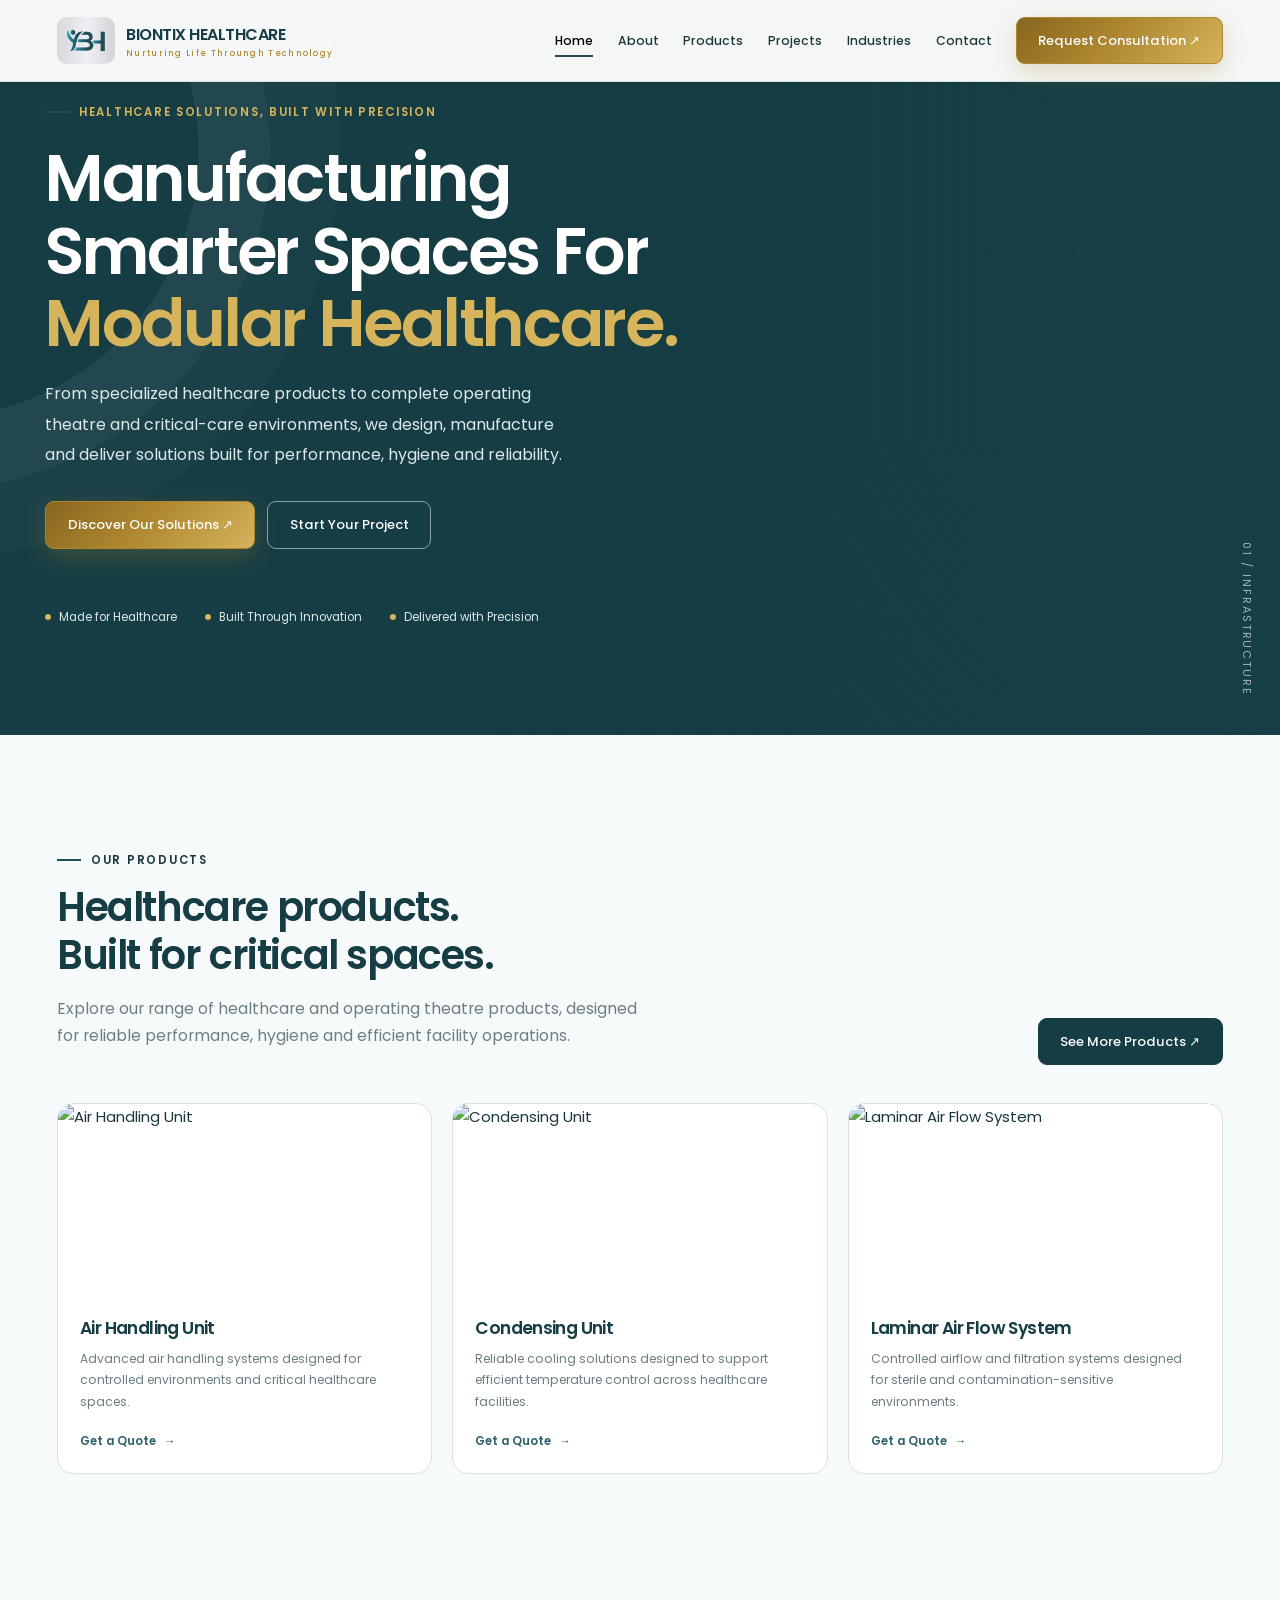
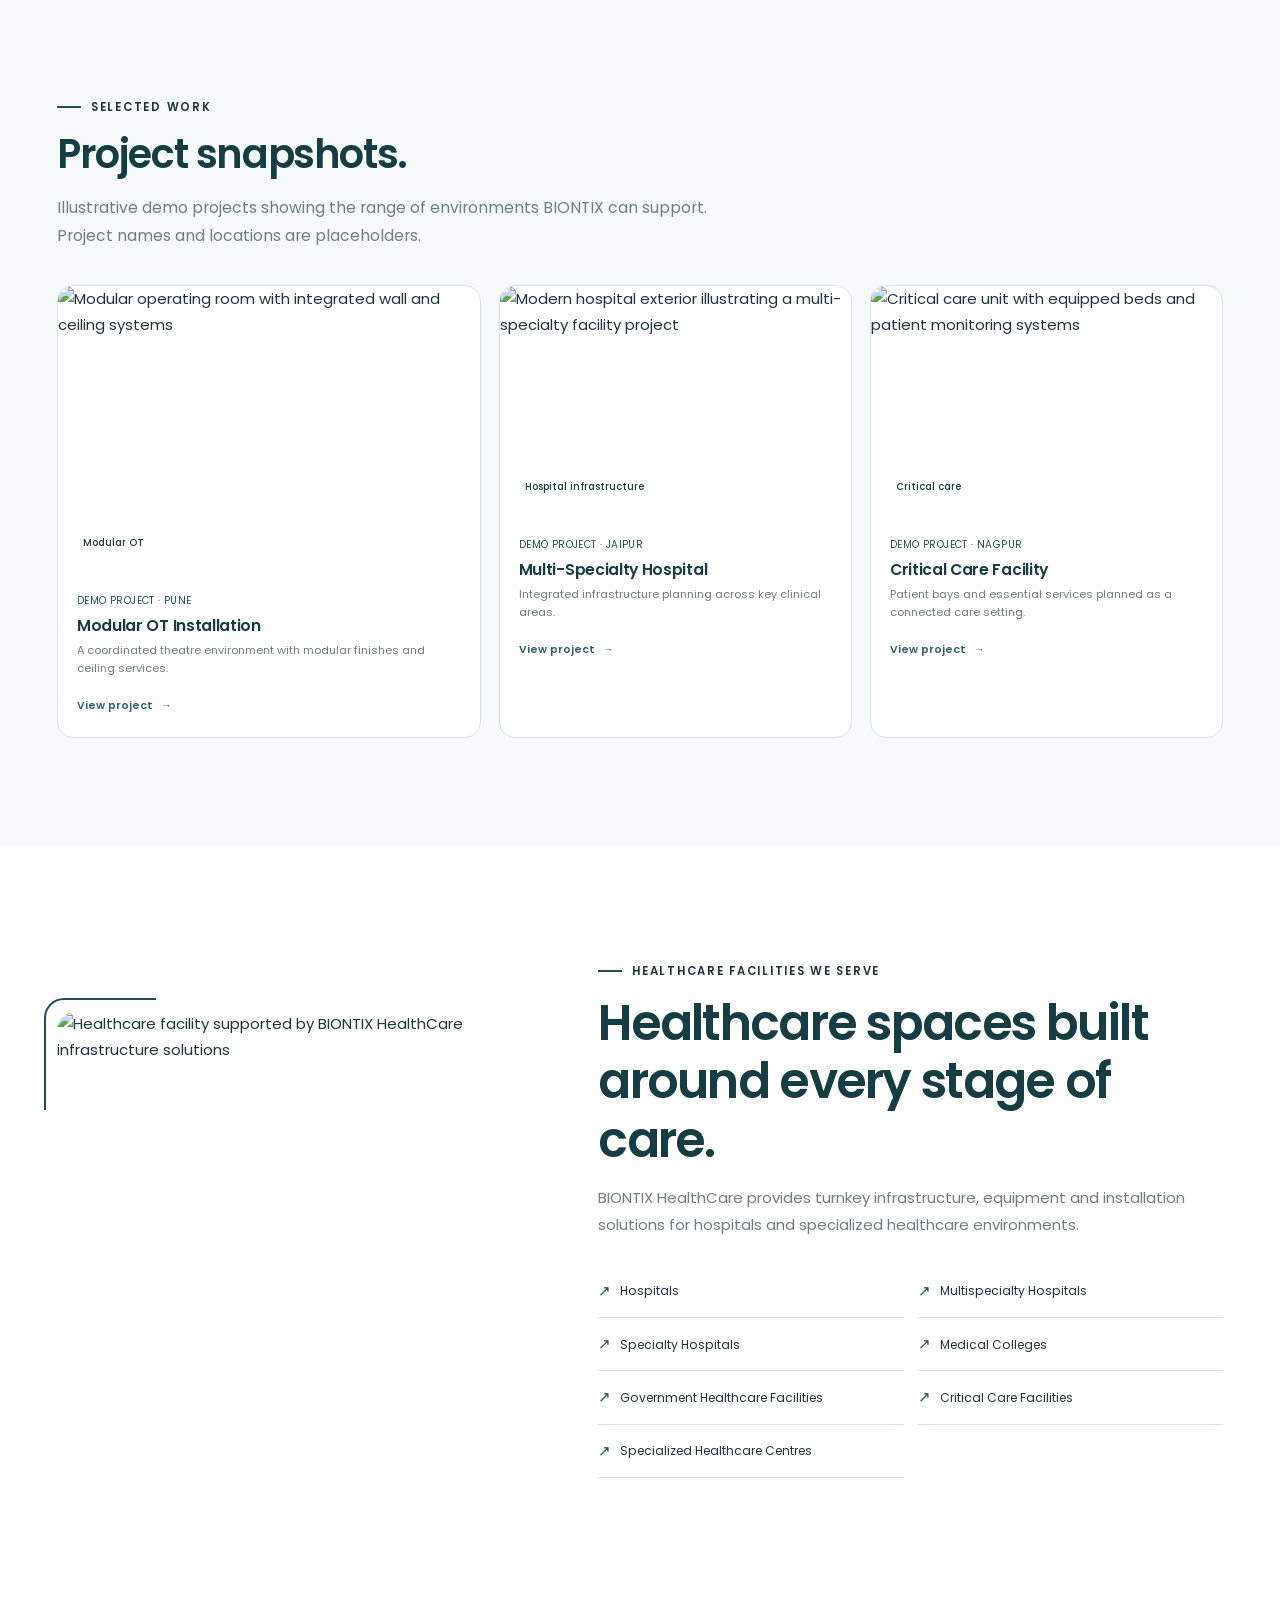
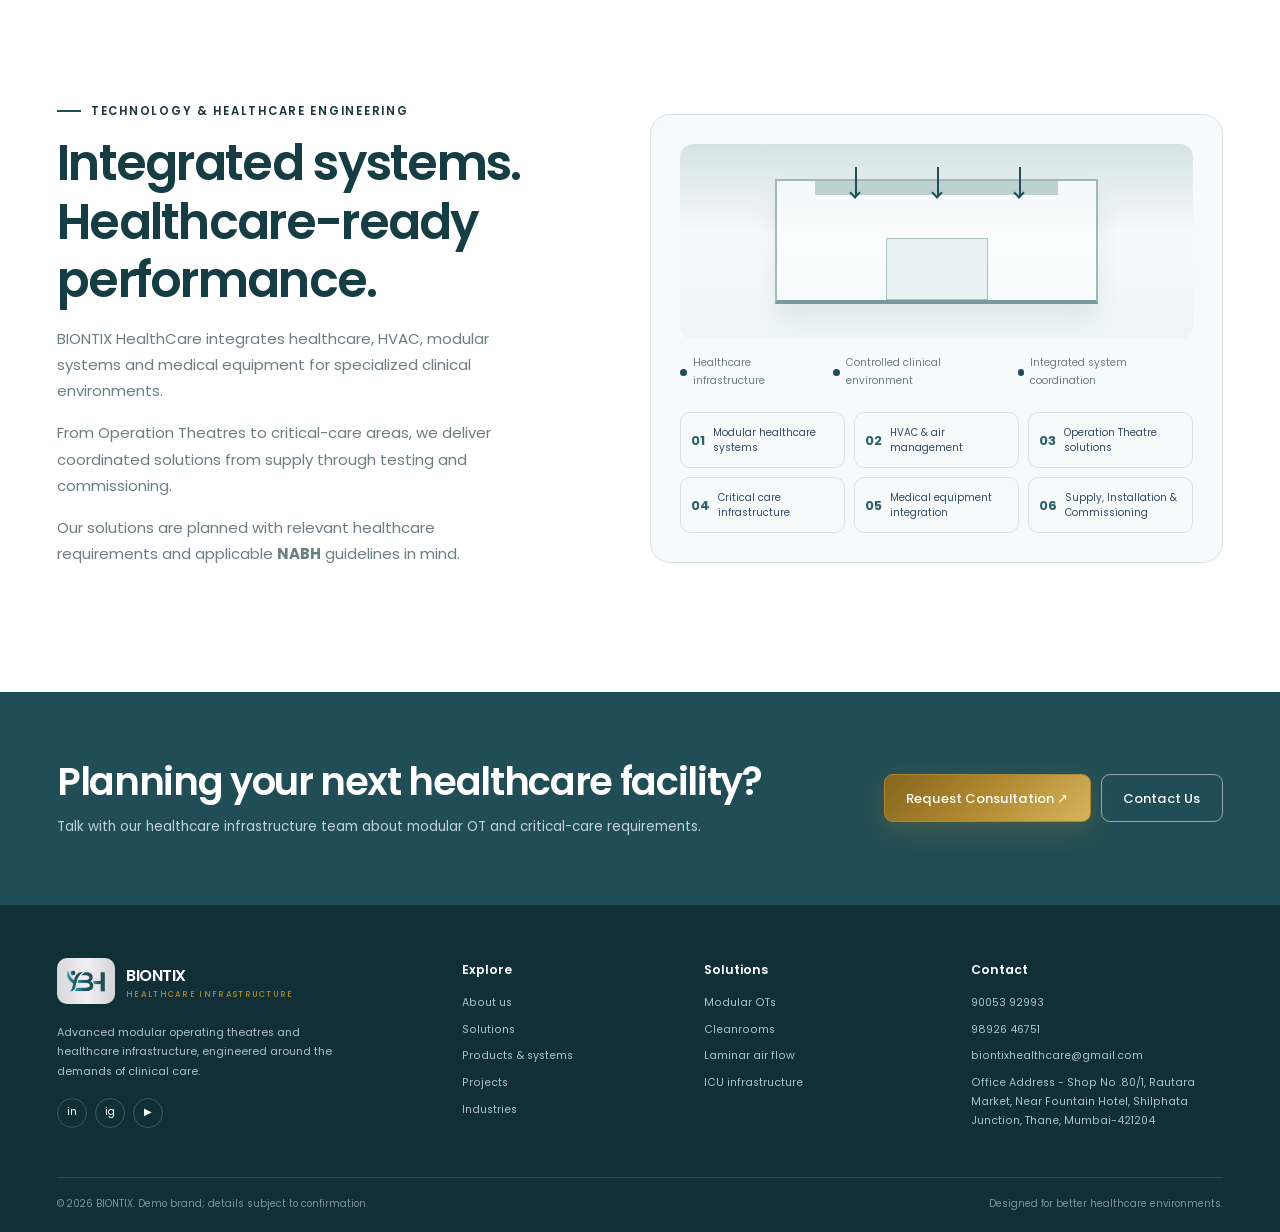
==== index.html @ 0a1982fe "New Page Added" ====
<!doctype html>
<html lang="en">

<head>
  <meta charset="utf-8">
  <meta name="viewport" content="width=device-width, initial-scale=1">
  <meta name="theme-color" content="#071d3b">
  <meta name="description"
    content="BIONTIX delivers advanced modular operating theatres and integrated healthcare infrastructure, engineered for precision, hygiene and dependable performance.">
  <title>BIONTIX | Healthcare Infrastructure</title>
  <link rel="preconnect" href="https://fonts.googleapis.com">
  <link rel="preconnect" href="https://fonts.gstatic.com" crossorigin>
  <link href="https://fonts.googleapis.com/css2?family=Poppins:wght@300;400;500;600;700&display=swap" rel="stylesheet">
  <link href="https://cdn.jsdelivr.net/npm/bootstrap@5.3.3/dist/css/bootstrap.min.css" rel="stylesheet">
  <link rel="stylesheet" href="styles.css">
</head>

<body>
  <a class="skip-link" href="#main">Skip to main content</a>
  <header>
    <nav class="navbar navbar-expand-lg fixed-top" aria-label="Main navigation">
      <div class="container">
        <a class="brand" href="index.html" aria-label="BIONTIX home"><span class="brand-mark" aria-hidden="true"><span>
              <img src="./assest/Biontix Healthcare Logo.jpeg" alt="">
            </span></span><span>BIONTIX HEALTHCARE
            <small>Nurturing Life Throungh Technology</small></span>
        </a>
        <button class="navbar-toggler" type="button" data-bs-toggle="collapse" data-bs-target="#mainNav"
          aria-controls="mainNav" aria-expanded="false" aria-label="Toggle navigation"><span
            class="navbar-toggler-icon"></span>
        </button>
        <div class="collapse navbar-collapse" id="mainNav">
          <ul class="navbar-nav ms-auto align-items-lg-center">
            <li class="nav-item"><a class="nav-link active" href="index.html">Home</a></li>
            <li class="nav-item"><a class="nav-link" href="aboutus.html">About</a></li>

            <li class="nav-item"><a class="nav-link" href="product.html">Products</a></li>
            <li class="nav-item"><a class="nav-link" href="#projects">Projects</a></li>
            <li class="nav-item"><a class="nav-link" href="#industries">Industries</a></li>
            <li class="nav-item"><a class="nav-link" href="contact.html">Contact</a></li>
          </ul>
          <a class="btn btn-primary ms-lg-4" href="contact.html">Request Consultation <span aria-hidden="true">↗</span></a>
        </div>
      </div>
    </nav>
  </header>
  <main id="main">
    <section class="hero" id="home" aria-labelledby="hero-title">
      <div class="container hero-content">
        <div class="col-lg-8 col-xl-7 px-0">

          <span class="eyebrow">Healthcare solutions, built with precision</span>

          <h1 id="hero-title">
            Manufacturing Smarter Spaces For
            <span>Modular Healthcare.</span>
          </h1>

          <p>
            From specialized healthcare products to complete operating theatre and
            critical-care environments, we design, manufacture and deliver solutions
            built for performance, hygiene and reliability.
          </p>

          <div class="hero-actions">
            <a class="btn btn-primary" href="#solutions">
              Discover Our Solutions
              <span aria-hidden="true">↗</span>
            </a>

            <a class="btn btn-outline-light" href="contact.html">
              Start Your Project
            </a>
          </div>

          <div class="hero-note">
            <span><b></b> Made for Healthcare</span>
            <span><b></b> Built Through Innovation</span>
            <span><b></b> Delivered with Precision</span>
          </div>

        </div>
      </div><span class="hero-index" aria-hidden="true">01 / INFRASTRUCTURE</span>
    </section>

    <!-- <section class="stats" aria-label="Company overview demo statistics">
      <div class="container">
        <div class="stat"><strong>15<span>+</span></strong><span>Years of experience</span></div>
        <div class="stat"><strong>100<span>+</span></strong><span>Healthcare projects</span></div>
        <div class="stat"><strong>30<span>+</span></strong><span>Cities served</span></div>
        <div class="stat"><strong>550<span>+</span></strong><span>Integrated solutions</span></div>
      </div>
    </section> -->


    <section class="section-pad solutions" id="solutions">
      <div class="container">
        <div class="solutions-head">
          <div class="section-intro">
            <span class="eyebrow">Our Products</span>

            <h2>Healthcare products.<br>Built for critical spaces.</h2>

            <p>
              Explore our range of healthcare and operating theatre products,
              designed for reliable performance, hygiene and efficient facility operations.
            </p>
          </div>

          <a class="btn btn-navy" href="product.html">
            See More Products <span aria-hidden="true">↗</span>
          </a>
        </div>
        <div class="solution-grid">
          <!-- 1. Air Handling Unit -->
          <article class="solution-card">
            <img src="https://ueeshop.ly200-cdn.com/u_file/UPBE/UPBE933/2504/17/products/111.png"
              alt="Air Handling Unit" loading="lazy">

            <div class="solution-body">
              <h3>Air Handling Unit</h3>
              <p>
                Advanced air handling systems designed for controlled environments
                and critical healthcare spaces.
              </p>
              <a class="text-link" href="product.html">
                Get a Quote <span aria-hidden="true">→</span>
              </a>
            </div>
          </article>


          <!-- 2. Condensing Unit -->
          <article class="solution-card">
            <img src="https://ueeshop.ly200-cdn.com/u_file/UPBE/UPBE933/2504/17/products/111.png" alt="Condensing Unit"
              loading="lazy">

            <div class="solution-body">
              <h3>Condensing Unit</h3>
              <p>
                Reliable cooling solutions designed to support efficient temperature
                control across healthcare facilities.
              </p>
              <a class="text-link" href="product.html">
                Get a Quote <span aria-hidden="true">→</span>
              </a>
            </div>
          </article>


          <!-- 3. Laminar Air Flow System -->
          <article class="solution-card">
            <img src="https://image.made-in-china.com/202f0j00HMyehFjWGRbm/Advanced-Modular-Operating-Room-Suite.webp"
              alt="Laminar Air Flow System" loading="lazy">

            <div class="solution-body">
              <h3>Laminar Air Flow System</h3>
              <p>
                Controlled airflow and filtration systems designed for sterile
                and contamination-sensitive environments.
              </p>
              <a class="text-link" href="product.html">
                Get a Quote <span aria-hidden="true">→</span>
              </a>
            </div>
          </article>

        </div>
      </div>
    </section>

    <section class="section-pad projects" id="projects">
      <div class="container">
        <div class="section-intro"><span class="eyebrow">Selected work</span>
          <h2>Project snapshots.</h2>
          <p>Illustrative demo projects showing the range of environments BIONTIX can support. Project names and
            locations are placeholders.</p>
        </div>
        <div class="project-grid">
          <article class="project-card">
            <div class="project-image"><img
                src="https://ueeshop.ly200-cdn.com/u_file/UPBE/UPBE933/2504/17/products/111.png"
                alt="Modular operating room with integrated wall and ceiling systems" loading="lazy"><span
                class="project-type">Modular OT</span></div>
            <div class="project-info"><small>DEMO PROJECT · PUNE</small>
              <h3>Modular OT Installation</h3>
              <p>A coordinated theatre environment with modular finishes and ceiling services.</p><a class="text-link"
                href="contact.html">View project <span aria-hidden="true">→</span></a>
            </div>
          </article>
          <article class="project-card">
            <div class="project-image"><img
                src="https://images.unsplash.com/photo-1587351021759-3e566b6af7cc?auto=format&fit=crop&w=900&q=82"
                alt="Modern hospital exterior illustrating a multi-specialty facility project" loading="lazy"><span
                class="project-type">Hospital infrastructure</span></div>
            <div class="project-info"><small>DEMO PROJECT · JAIPUR</small>
              <h3>Multi-Specialty Hospital</h3>
              <p>Integrated infrastructure planning across key clinical areas.</p><a class="text-link"
                href="contact.html">View project <span aria-hidden="true">→</span></a>
            </div>
          </article>
          <article class="project-card">
            <div class="project-image"><img
                src="https://www.grupointensiva.com.br/assets/imagens/camacari_01-1650643544.png"
                alt="Critical care unit with equipped beds and patient monitoring systems" loading="lazy"><span
                class="project-type">Critical care</span></div>
            <div class="project-info"><small>DEMO PROJECT · NAGPUR</small>
              <h3>Critical Care Facility</h3>
              <p>Patient bays and essential services planned as a connected care setting.</p><a class="text-link"
                href="contact.html">View project <span aria-hidden="true">→</span></a>
            </div>
          </article>
        </div>
      </div>
    </section>

    <!-- <section class="section-pad products" id="products">
      <div class="container">
        <div class="products-heading">
          <div class="section-intro"><span class="eyebrow">Products &amp; systems</span>
            <h2>Every component has a role.</h2>
            <p>Selected and coordinated as a dependable part of the clinical environment.</p>
          </div>
        </div>
        <div class="product-feature"><img
            src="https://cdn.shopify.com/s/files/1/0719/2294/2106/files/bkcj__26_04__1777093141.jpg"
            alt="Ceiling-mounted surgical LED light designed to provide focused operating room illumination"
            loading="lazy">
          <div class="product-feature-copy"><span class="eyebrow">Featured system</span>
            <h3>Surgical OT lighting</h3>
            <p>Procedure lighting planned with room configuration and clinical workflow in mind, with clear coordination
              across ceiling-mounted systems.</p>
            <div class="product-specs"><span>Ceiling coordinated</span><span>Workflow-led
                placement</span><span>Integrated planning</span></div><a class="btn btn-primary" href="contact.html">Enquire
              about systems <span aria-hidden="true">↗</span></a>
          </div>
        </div>
        <div class="product-grid">
          <div class="product-tile"><span class="product-symbol" aria-hidden="true">✣</span><strong>Medical
              Pendants</strong></div>
          <div class="product-tile"><span class="product-symbol" aria-hidden="true">▤</span><strong>OT Control
              Panels</strong></div>
          <div class="product-tile"><span class="product-symbol" aria-hidden="true">◎</span><strong>Medical Gas
              Systems</strong></div>
          <div class="product-tile"><span class="product-symbol" aria-hidden="true">▯</span><strong>Hermetic
              Doors</strong></div>
          <div class="product-tile"><span class="product-symbol" aria-hidden="true">▦</span><strong>OT Wall
              Panels</strong></div>
          <div class="product-tile"><span class="product-symbol" aria-hidden="true">▥</span><strong>Ceiling
              Systems</strong></div>
        </div>
      </div>
    </section> -->


    <section class="section-pad industries" id="industries">
      <div class="container industry-layout">

        <div class="industry-visual">
          <img src="https://images.unsplash.com/photo-1586773860418-d37222d8fce3?auto=format&fit=crop&w=1000&q=82"
            alt="Healthcare facility supported by BIONTIX HealthCare infrastructure solutions" loading="lazy">
        </div>

        <div>
          <span class="eyebrow">Healthcare Facilities We Serve</span>

          <h2>
            Healthcare spaces built around every stage of care.
          </h2>

          <p>
            BIONTIX HealthCare provides turnkey infrastructure, equipment and
            installation solutions for hospitals and specialized healthcare
            environments.
          </p>

          <div class="industry-list">

            <div>
              <i aria-hidden="true">↗</i>
              Hospitals
            </div>

            <div>
              <i aria-hidden="true">↗</i>
              Multispecialty Hospitals
            </div>

            <div>
              <i aria-hidden="true">↗</i>
              Specialty Hospitals
            </div>

            <div>
              <i aria-hidden="true">↗</i>
              Medical Colleges
            </div>

            <div>
              <i aria-hidden="true">↗</i>
              Government Healthcare Facilities
            </div>

            <!-- <div>
              <i aria-hidden="true">↗</i>
              Diagnostic & Laboratory Facilities
            </div> -->

            <div>
              <i aria-hidden="true">↗</i>
              Critical Care Facilities
            </div>

            <div>
              <i aria-hidden="true">↗</i>
              Specialized Healthcare Centres
            </div>

          </div>
        </div>

      </div>
    </section>

    <section class="section-pad engineering" id="engineering">
      <div class="container engineering-layout">

        <div class="engineering-copy">
          <span class="eyebrow">Technology &amp; Healthcare Engineering</span>

          <h2>Integrated systems. Healthcare-ready performance.</h2>

          <p>
            BIONTIX HealthCare integrates healthcare, HVAC, modular systems and
            medical equipment for specialized clinical environments.
          </p>

          <p>
            From Operation Theatres to critical-care areas, we deliver coordinated
            solutions from supply through testing and commissioning.
          </p>

          <p class="guideline-note">
            Our solutions are planned with relevant healthcare requirements and
            applicable <strong>NABH</strong> guidelines in mind.
          </p>

          <!-- <a class="text-link" href="contact.html">
            Plan your healthcare project with us
            <span aria-hidden="true">→</span>
          </a> -->
        </div>

        <div class="engineering-visual">

          <div class="airflow" role="img"
            aria-label="Illustration showing controlled airflow within a healthcare environment">

            <div class="airflow-room"></div>

            <i class="airflow-arrow"></i>
            <i class="airflow-arrow"></i>
            <i class="airflow-arrow"></i>

          </div>

          <div class="diagram-legend">
            <span>
              <i></i>
              Healthcare infrastructure
            </span>

            <span>
              <i></i>
              Controlled clinical environment
            </span>

            <span>
              <i></i>
              Integrated system coordination
            </span>
          </div>

          <div class="eng-grid">

            <div class="eng-chip">
              <b>01</b>
              Modular healthcare systems
            </div>

            <div class="eng-chip">
              <b>02</b>
              HVAC &amp; air management
            </div>

            <div class="eng-chip">
              <b>03</b>
              Operation Theatre solutions
            </div>

            <div class="eng-chip">
              <b>04</b>
              Critical care infrastructure
            </div>

            <div class="eng-chip">
              <b>05</b>
              Medical equipment integration
            </div>

            <div class="eng-chip">
              <b>06</b>
              Supply, Installation &amp; Commissioning
            </div>

          </div>

        </div>

      </div>
    </section>

    <section class="cta-band">
      <div class="container cta-content">
        <div>
          <h2>Planning your next healthcare facility?</h2>
          <p>Talk with our healthcare infrastructure team about modular OT and critical-care requirements.</p>
        </div>
        <div class="cta-actions"><a class="btn btn-primary" href="contact.html">Request Consultation <span
              aria-hidden="true">↗</span></a><a class="btn btn-outline-light" href="contact.html">Contact Us</a></div>
      </div>
    </section>

    
  </main>

  <footer>
    <div class="container">
      <div class="footer-top">
        <div class="footer-brand"><a class="brand" href="index.html"><span class="brand-mark" aria-hidden="true"><span>
                <img src="./assest/Biontix Healthcare Logo.jpeg" alt="">
              </span></span><span>BIONTIX<small>HEALTHCARE
                INFRASTRUCTURE</small></span></a>
          <p>Advanced modular operating theatres and healthcare infrastructure, engineered around the demands of
            clinical care.</p>
          <div class="socials" aria-label="Social media placeholders"><a href="contact.html"
              aria-label="LinkedIn placeholder">in</a><a href="contact.html" aria-label="Instagram placeholder">ig</a><a
              href="contact.html" aria-label="YouTube placeholder">▶</a></div>
        </div>
        <div class="footer-col">
          <h3>Explore</h3><a href="aboutus.html">About us</a><a href="#solutions">Solutions</a><a
            href="product.html">Products
            &amp; systems</a><a href="#projects">Projects</a><a href="#industries">Industries</a>
        </div>
        <div class="footer-col">
          <h3>Solutions</h3><a href="#solutions">Modular OTs</a><a href="#solutions">Cleanrooms</a><a
            href="#solutions">Laminar air flow</a><a href="#solutions">ICU infrastructure</a>
        </div>
        <div class="footer-col">
          <h3>Contact</h3>
          <span><a href="tel:+919005392993"> 90053 92993</a></span>
          <span><a href="tel:+919892646751"> 98926 46751</a></span>
          <span><a href="mailto:biontixhealthcare@gmail.com">biontixhealthcare@gmail.com</a></span>
          <span>Office Address - Shop No .80/1, Rautara Market, Near Fountain Hotel, Shilphata Junction, Thane,
            Mumbai-421204</span>
          <!-- <a href="contact.html">Request a consultation ↗</a> -->
        </div>
      </div>
      <div class="footer-bottom"><span>© <span id="year">2026</span> BIONTIX. Demo brand; details subject to
          confirmation.</span><span>Designed for better healthcare environments.</span></div>
    </div>
  </footer>
  <!-- <span class="demo-badge">DEMO BRAND · CONTENT PLACEHOLDERS</span> -->
  <script src="https://cdn.jsdelivr.net/npm/bootstrap@5.3.3/dist/js/bootstrap.bundle.min.js"></script>
  <script>
    (() => {
      'use strict';
      const nav = document.querySelector('.navbar');
      const updateNav = () => nav.classList.toggle('scrolled', window.scrollY > 8);
      updateNav(); window.addEventListener('scroll', updateNav, { passive: true });
      document.querySelectorAll('#mainNav .nav-link').forEach(link => link.addEventListener('click', () => { const menu = document.getElementById('mainNav'); if (menu.classList.contains('show') && window.bootstrap) bootstrap.Collapse.getOrCreateInstance(menu).hide() }));
      document.getElementById('year').textContent = new Date().getFullYear();
      const form = document.getElementById('enquiryForm'), status = document.getElementById('formStatus');
      form.addEventListener('submit', event => { event.preventDefault(); status.textContent = ''; status.className = 'form-status'; const fields = [...form.querySelectorAll('input,select,textarea')]; fields.forEach(field => field.removeAttribute('aria-invalid')); const firstInvalid = fields.find(field => !field.checkValidity()); if (firstInvalid) { firstInvalid.setAttribute('aria-invalid', 'true'); status.textContent = 'Please check the highlighted fields and complete the required information.'; status.classList.add('error'); firstInvalid.focus(); return } status.textContent = 'Thank you. This demo form is ready to connect to a project enquiry service.'; status.classList.add('success'); form.reset() });
      form.querySelectorAll('input,select,textarea').forEach(field => field.addEventListener('input', () => { if (field.checkValidity()) field.removeAttribute('aria-invalid') }));
    })();
  </script>
</body>

</html>
---- styles.css ----
﻿:root {
    /* BIONTIX HEALTHCARE — ROYAL TEAL + ANTIQUE GOLD */
    --navy: #163D44;
    --navy-2: #214E56;
    --blue: #2D6269;
    --blue-light: #EDF5F5;
    --teal: #214E56;
    --teal-light: #E8F2F2;
    --ink: #19363C;
    --muted: #6B7E82;
    --line: #D5E3E4;
    --paper: #F7FAFA;
    --white: #FFFFFF;
    --gold: #AD862E;
    --gold-light: #D6B45C;
    --gold-pale: #F3E8C8;
    --gold-dark: #85651F;
    --brand-gradient: linear-gradient(135deg, #163D44 0%, #214E56 50%, #2D6269 100%);
    --royal-gradient: linear-gradient(135deg, #102F36 0%, #214E56 45%, #386F75 100%);
    --gold-gradient: linear-gradient(135deg, #85651F 0%, #AD862E 45%, #D6B45C 100%);
    --luxury-gradient: linear-gradient(120deg, #163D44 0%, #214E56 48%, #AD862E 100%);
    --radius: 20px;
    --shadow: 0 22px 55px rgba(22, 61, 68, .14);
    --shadow-gold: 0 10px 30px rgba(173, 134, 46, .20);
    --font: 'Poppins', sans-serif
}

* {
    box-sizing: border-box
}

html {
    scroll-behavior: smooth;
    scroll-padding-top: 88px
}

body {
    margin: 0;
    color: var(--ink);
    font-family: var(--font);
    font-size: 15px;
    line-height: 1.75;
    background: #fff
}

img {
    max-width: 100%;
    display: block
}

a {
    color: inherit;
    text-decoration: none
}

button,
input,
select,
textarea {
    font: inherit
}

:focus-visible {
    outline: 3px solid var(--gold-light) !important;
    outline-offset: 3px !important
}

::selection {
    background: var(--gold-pale);
    color: var(--navy)
}

.skip-link {
    position: absolute;
    left: 1rem;
    top: -5rem;
    background: #fff;
    color: var(--navy);
    padding: .7rem 1rem;
    z-index: 2000;
    border-radius: 8px
}

.skip-link:focus {
    top: 1rem
}

.container {
    max-width: 1190px
}

.eyebrow {
    display: inline-flex;
    align-items: center;
    gap: 10px;
    /* color: var(--blue); */
    font-size: .72rem;
    letter-spacing: .15em;
    text-transform: uppercase;
    font-weight: 600
}

.section-intro h2{
   font-size: 40px;
}

.eyebrow:before {
    content: "";
    width: 24px;
    height: 2px;
    background: var(--teal)
}

h1,
h2,
h3,
h4 {
    color: var(--navy);
    font-weight: 600;
    line-height: 1.2;
    letter-spacing: -.035em
}

h2 {
    font-size: clamp(2rem, 4vw, 3.05rem);
    margin: .8rem 0 1rem
}

p {
    color: var(--muted)
}

.section-pad {
    padding: 108px 0
}

.section-intro {
    max-width: 650px
}

.section-intro p {
    font-size: .98rem
}

.btn {
    --bs-btn-padding-y: .82rem;
    --bs-btn-padding-x: 1.35rem;
    --bs-btn-font-size: .82rem;
    --bs-btn-border-radius: 9px;
    font-weight: 500;
    transition: transform .2s, background .2s, box-shadow .2s
}

.btn:hover {
    transform: translateY(-2px)
}

.btn-primary {
    --bs-btn-bg: var(--gold);
    background-image: var(--gold-gradient);
    --bs-btn-border-color: var(--gold);
    --bs-btn-hover-bg: var(--gold-dark);
    --bs-btn-hover-border-color: var(--gold-dark);
    --bs-btn-active-bg: #6B501A;
    box-shadow: 0 8px 24px rgba(173, 134, 46, .28)
}

.btn-outline-light {
    --bs-btn-color: #fff;
    --bs-btn-border-color: #ffffff80;
    --bs-btn-hover-bg: #fff;
    --bs-btn-hover-color: var(--navy)
}

.btn-navy {
    color: #fff;
    background: var(--navy);
    border-color: var(--navy)
}

.btn-navy:hover {
    color: #fff;
    background: #163D44
}

/* Navigation */
.navbar {
    height: 82px;
    background: rgba(255, 255, 255, .96);
    /* background: #D8D8DA; */
    border-bottom: 1px solid var(--line);
    backdrop-filter: blur(14px);
    transition: box-shadow .25s
}

.navbar.scrolled {
    box-shadow: 0 8px 28px rgba(33, 78, 86, .08)
}

.brand {
    display: flex;
    align-items: center;
    gap: 11px;
    color: var(--navy);
    font-size: 1rem;
    font-weight: 600;
    letter-spacing: -.03em
}

.brand-mark {
    width: 58px;
    /* height: 38px; */
    border-radius: 11px;
    /* background: var(--navy); */
    position: relative;
    display: grid;
    place-items: center;
    color: #fff;
    font-size: 1.15rem;
    font-weight: 600
}

.brand-mark img{
    border-radius: 10px;
}

.brand-mark:before,
.brand-mark:after {
    content: "";
    position: absolute;
    background: var(--gold);
    border-radius: 1px
}

.brand-mark:before {
    width: 22px;
    height: 3px
}

.brand-mark:after {
    height: 22px;
    width: 3px
}

.brand-mark span {
    position: relative;
    z-index: 1;
    font-size: .74rem;
    color: #fff
}

.brand small {
    display: block;
    color: var(--gold);
    font-size: .51rem;
    letter-spacing: .16em;
    font-weight: 500;
    margin-top: -3px
}

.navbar-nav {
    gap: 1.55rem
}

.navbar-nav .nav-link {
    font-size: .77rem;
    color: var(--ink);
    font-weight: 500;
    padding: .5rem 0 !important;
    position: relative
}

.navbar-nav .nav-link:after {
    content: "";
    height: 2px;
    position: absolute;
    bottom: 2px;
    left: 0;
    width: 0;
    background: var(--teal);
    transition: width .2s
}

.navbar-nav .nav-link:hover:after,
.navbar-nav .nav-link.active:after {
    width: 100%
}

.navbar-toggler {
    border: 0;
    padding: .4rem
}

.navbar-toggler:focus {
    box-shadow: none
}

.navbar-toggler-icon {
    width: 1.4em;
    height: 1.4em
}

/* Hero */
.hero {
    min-height: 690px;
    background: var(--navy);
    position: relative;
    overflow: hidden;
    color: #fff;
    display: flex;
    align-items: center
}

.hero:before {
    content: "";
    position: absolute;
    inset: 0 0 0 38%;
    background: linear-gradient(90deg, var(--navy) 0%, rgba(22, 61, 68, .78) 28%, rgba(33, 78, 86, .13) 100%), linear-gradient(0deg, rgba(22, 61, 68, .44), transparent 40%), url('https://ueeshop.ly200-cdn.com/u_file/UPBE/UPBE933/2504/17/products/111.png') center/cover no-repeat;
    opacity: .95
}

.hero:after {
    content: "";
    position: absolute;
    width: 540px;
    height: 540px;
    left: -340px;
    top: -120px;
    border: 1px solid #ffffff19;
    border-radius: 50%;
    box-shadow: 0 0 0 70px #ffffff08, 0 0 0 140px #ffffff05
}

.hero-content {
    position: relative;
    z-index: 1;
    padding: 95px 0 108px
}

.hero .eyebrow {
    color: var(--gold-light)
}

.hero h1 {
    color: #fff;
    font-size: clamp(2.75rem, 5.1vw, 4.65rem);
    max-width: 690px;
    margin: 20px 0;
    line-height: 1.11
}

.hero h1 span {
    color: var(--gold-light)
}

.hero p {
    color: #DDE9E8;
    max-width: 540px;
    font-size: 1rem;
    line-height: 1.9
}

.hero-actions {
    display: flex;
    gap: 12px;
    margin-top: 30px;
    flex-wrap: wrap
}

.hero-note {
    margin-top: 58px;
    display: flex;
    gap: 28px;
    align-items: center;
    color: #DDE9E8;
    font-size: .72rem
}

.hero-note span {
    display: flex;
    align-items: center;
    gap: 8px
}

.hero-note b {
    width: 6px;
    height: 6px;
    border-radius: 50%;
    background: var(--gold-light)
}

.hero-index {
    position: absolute;
    right: 24px;
    bottom: 38px;
    color: #fff9;
    font-size: .68rem;
    letter-spacing: .18em;
    writing-mode: vertical-rl;
    z-index: 1
}

/* Credibility strip */
.stats {
    background: var(--paper);
    border-bottom: 1px solid var(--line)
}

.stats .container {
    display: grid;
    grid-template-columns: repeat(4, 1fr)
}

.stat {
    padding: 27px 22px;
    border-right: 1px solid var(--line);
    display: flex;
    align-items: center;
    gap: 14px
}

.stat:first-child {
    border-left: 1px solid var(--line)
}

.stat strong {
    font-size: 1.7rem;
    line-height: 1;
    color: var(--navy);
    font-weight: 600;
    letter-spacing: -.06em;
    white-space: nowrap
}

.stat span {
    font-size: .68rem;
    line-height: 1.4;
    color: var(--muted);
    max-width: 90px
}

/* About */
.about-layout {
    display: grid;
    grid-template-columns: 1fr 1fr;
    gap: 86px;
    align-items: center
}

.about-visual {
    position: relative;
    padding: 0 36px 38px 0
}

.about-visual img {
    width: 100%;
    height: 475px;
    object-fit: cover;
    border-radius: var(--radius)
}

.about-visual:after {
    content: "";
    position: absolute;
    z-index: -1;
    right: 0;
    bottom: 0;
    width: 72%;
    height: 78%;
    background: var(--blue-light);
    border-radius: var(--radius)
}

.image-caption {
    position: absolute;
    right: 0;
    bottom: 0;
    width: 205px;
    background: var(--navy);
    padding: 19px 21px;
    border-radius: 14px;
    color: #fff;
    box-shadow: var(--shadow)
}

.image-caption strong {
    font-size: 1rem;
    display: block
}

.image-caption span {
    font-size: .64rem;
    color: #bacada
}

.about-copy p {
    margin: 18px 0
}

.about-points {
    display: grid;
    grid-template-columns: 1fr 1fr;
    gap: 17px 25px;
    margin: 28px 0
}

.about-point {
    display: flex;
    align-items: center;
    gap: 11px;
    font-size: .79rem;
    font-weight: 500;
    color: var(--navy)
}

.mini-icon {
    width: 34px;
    height: 34px;
    flex: 0 0 34px;
    background: var(--blue-light);
    color: var(--blue);
    display: grid;
    place-items: center;
    border-radius: 10px;
    font-size: 1rem
}

/* Solutions */
.solutions {
    background: var(--paper)
}

.solutions-head {
    display: flex;
    justify-content: space-between;
    align-items: end;
    gap: 30px;
    margin-bottom: 38px
}

.solutions-head .section-intro {
    max-width: 600px
}

.solution-grid {
    display: grid;
    grid-template-columns: repeat(3, 1fr);
    gap: 20px
}

.solution-card {
    background: #fff;
    border: 1px solid var(--line);
    border-radius: 16px;
    overflow: hidden;
    transition: transform .25s, box-shadow .25s, border .25s
}

.solution-card:hover {
    transform: translateY(-5px);
    box-shadow: var(--shadow);
    border-color: var(--line)
}

.solution-card img {
    width: 100%;
    height: 192px;
    object-fit: cover
}

.solution-body {
    padding: 22px 22px 20px
}

.solution-body h3 {
    font-size: 1.08rem;
    margin: 0 0 9px
}

.solution-body p {
    font-size: .76rem;
    line-height: 1.75;
    min-height: 54px;
    margin: 0 0 15px
}

.text-link {
    color: var(--blue);
    font-size: .73rem;
    font-weight: 600;
    display: inline-flex;
    align-items: center;
    gap: 8px
}

.text-link span {
    transition: transform .2s
}

.text-link:hover span {
    transform: translateX(4px)
}

/* Products */
.products {
    background: #fff
}

.products-heading {
    display: flex;
    justify-content: space-between;
    align-items: end;
    margin-bottom: 36px
}

.product-feature {
    display: grid;
    grid-template-columns: 1.05fr .95fr;
    background: var(--navy);
    border-radius: 22px;
    overflow: hidden;
    min-height: 380px;
    color: #fff
}

.product-feature img {
    width: 100%;
    height: 100%;
    min-height: 380px;
    object-fit: cover
}

.product-feature-copy {
    padding: 54px 55px;
    align-self: center
}

.product-feature-copy .eyebrow {
    color: var(--gold-light)
}

.product-feature-copy h3 {
    font-size: 2rem;
    color: #fff;
    margin: 16px 0
}

.product-feature-copy p {
    color: #c5d1dd;
    font-size: .82rem
}

.product-specs {
    display: flex;
    flex-wrap: wrap;
    gap: 9px;
    margin: 21px 0 25px
}

.product-specs span {
    border: 1px solid #ffffff37;
    border-radius: 30px;
    padding: 6px 10px;
    color: #dbe5ef;
    font-size: .65rem
}

.product-grid {
    display: grid;
    grid-template-columns: repeat(6, 1fr);
    gap: 13px;
    margin-top: 16px
}

.product-tile {
    padding: 19px 16px;
    background: var(--paper);
    border: 1px solid var(--line);
    border-radius: 13px;
    min-height: 109px;
    transition: background .2s, border .2s
}

.product-tile:hover {
    background: var(--blue-light);
    border-color: var(--line)
}

.product-symbol {
    width: 29px;
    height: 29px;
    margin-bottom: 12px;
    border-radius: 8px;
    background: #fff;
    display: grid;
    place-items: center;
    color: var(--teal);
    font-size: .9rem
}

.product-tile strong {
    font-size: .72rem;
    line-height: 1.4;
    display: block;
    color: var(--navy)
}

/* Why us */
.why {
    background: var(--navy);
    color: #fff;
    overflow: hidden;
    position: relative
}

.why:before {
    content: "";
    position: absolute;
    width: 650px;
    height: 650px;
    border: 1px solid #ffffff12;
    border-radius: 50%;
    right: -300px;
    top: -260px;
    box-shadow: 0 0 0 60px #ffffff07, 0 0 0 120px #ffffff04
}

.why h2 {
    color: #fff
}

.why .section-intro p {
    color: #bdcada
}

.why-layout {
    display: grid;
    grid-template-columns: .85fr 1.15fr;
    gap: 75px;
    align-items: center;
    position: relative;
    z-index: 1
}

.why-photo {
    height: 500px;
    position: relative
}

.why-photo img {
    width: 100%;
    height: 100%;
    object-fit: cover;
    border-radius: 20px;
    filter: saturate(.78)
}

.photo-label {
    position: absolute;
    left: 18px;
    bottom: 18px;
    background: #fff;
    color: var(--navy);
    padding: 14px 17px;
    border-radius: 10px;
    font-size: .72rem;
    font-weight: 500;
    box-shadow: var(--shadow)
}

.why-list {
    display: grid;
    grid-template-columns: 1fr 1fr;
    gap: 0 28px;
    margin-top: 32px
}

.why-item {
    padding: 19px 0;
    border-top: 1px solid #ffffff24;
    display: flex;
    gap: 13px
}

.why-item .mini-icon {
    background: #ffffff13;
    color: var(--gold-light)
}

.why-item h3 {
    font-size: .84rem;
    color: #fff;
    letter-spacing: 0;
    margin: 3px 0 4px
}

.why-item p {
    font-size: .68rem;
    line-height: 1.6;
    color: #b7c5d5;
    margin: 0
}

/* Industries */
.industries {
    background: #fff
}

.industry-layout {
    display: grid;
    grid-template-columns: .86fr 1.14fr;
    gap: 70px;
    align-items: center
}

.industry-visual {
    position: relative
}

.industry-visual img {
    height: 410px;
    width: 100%;
    object-fit: cover;
    border-radius: 20px
}

.industry-visual:before {
    content: "";
    position: absolute;
    left: -13px;
    top: -13px;
    width: 112px;
    height: 112px;
    border-left: 2px solid var(--teal);
    border-top: 2px solid var(--teal);
    border-radius: 20px 0 0
}

.industry-list {
    display: grid;
    grid-template-columns: 1fr 1fr;
    gap: 0 14px;
    margin-top: 27px
}

.industry-list div {
    padding: 13px 0;
    border-bottom: 1px solid var(--line);
    font-size: .76rem;
    color: var(--ink);
    display: flex;
    gap: 9px;
    align-items: center
}

.industry-list i {
    font-style: normal;
    color: var(--teal);
    font-size: .94rem
}

/* Projects */
.projects {
    background: var(--paper)
}

.project-grid {
    display: grid;
    grid-template-columns: 1.2fr 1fr 1fr;
    gap: 18px;
    margin-top: 36px
}

.project-card {
    background: #fff;
    border-radius: 16px;
    overflow: hidden;
    border: 1px solid var(--line)
}

.project-card img {
    width: 100%;
    height: 226px;
    object-fit: cover;
    transition: transform .45s
}

.project-card:hover img {
    transform: scale(1.035)
}

.project-card:first-child img {
    height: 282px
}

.project-image {
    overflow: hidden;
    position: relative
}

.project-type {
    position: absolute;
    bottom: 12px;
    left: 14px;
    border-radius: 30px;
    padding: 5px 11px;
    background: #fff;
    color: var(--navy);
    font-size: .61rem;
    font-weight: 500
}

.project-info {
    padding: 18px 19px 20px
}

.project-info small {
    font-size: .63rem;
    color: var(--teal);
    letter-spacing: .04em
}

.project-info h3 {
    font-size: .98rem;
    letter-spacing: -.02em;
    margin: 5px 0
}

.project-info p {
    font-size: .69rem;
    line-height: 1.65;
    margin: 0 0 13px
}

.project-info .text-link {
    font-size: .67rem
}

/* Engineering */
.engineering {
    background: #fff
}

.engineering-layout {
    display: grid;
    grid-template-columns: .95fr 1.05fr;
    gap: 75px;
    align-items: center
}

.engineering-copy p {
    max-width: 480px
}

.engineering-visual {
    border: 1px solid var(--line);
    border-radius: 20px;
    padding: 29px;
    background: var(--paper)
}

.airflow {
    height: 195px;
    border-radius: 13px;
    background: linear-gradient(180deg, #D5E3E4 0%, #F7FAFA 48%, #EDF5F5 100%);
    position: relative;
    overflow: hidden;
    display: flex;
    align-items: center;
    justify-content: center
}

.airflow-room {
    width: 63%;
    height: 64%;
    border: 2px solid #9FB9BB;
    border-bottom: 4px solid #78999D;
    position: relative;
    background: #ffffff9c;
    box-shadow: 0 15px 22px rgba(33, 78, 86, .08)
}

.airflow-room:before {
    content: "";
    position: absolute;
    top: 0;
    left: 12%;
    right: 12%;
    height: 14px;
    background: #BED1D1
}

.airflow-room:after {
    content: "";
    position: absolute;
    left: 34%;
    right: 34%;
    bottom: 0;
    height: 52%;
    border: 1px solid #A9BFC0;
    background: #E8F2F2
}

.airflow-arrow {
    position: absolute;
    width: 2px;
    height: 30px;
    background: var(--teal);
    top: 23px;
    animation: air 2.4s ease-in-out infinite
}

.airflow-arrow:after {
    content: "";
    position: absolute;
    bottom: 0;
    left: -4px;
    width: 8px;
    height: 8px;
    border-right: 2px solid var(--teal);
    border-bottom: 2px solid var(--teal);
    transform: rotate(45deg)
}

.airflow-arrow:nth-child(2) {
    left: 34%
}

.airflow-arrow:nth-child(3) {
    left: 50%;
    animation-delay: .4s
}

.airflow-arrow:nth-child(4) {
    left: 66%;
    animation-delay: .8s
}

@keyframes air {

    0%,
    100% {
        transform: translateY(0);
        opacity: .45
    }

    50% {
        transform: translateY(15px);
        opacity: 1
    }
}

.diagram-legend {
    display: flex;
    justify-content: space-between;
    gap: 10px;
    margin: 15px 0 22px;
    font-size: .64rem;
    color: var(--muted)
}

.diagram-legend span {
    display: flex;
    align-items: center;
    gap: 6px
}

.diagram-legend i {
    width: 7px;
    height: 7px;
    background: var(--teal);
    border-radius: 50%
}

.eng-grid {
    display: grid;
    grid-template-columns: repeat(3, 1fr);
    gap: 9px
}

.eng-chip {
    padding: 12px 10px;
    border: 1px solid var(--line);
    border-radius: 10px;
    font-size: .63rem;
    color: #344b64;
    line-height: 1.5;
    display: flex;
    align-items: center;
    gap: 8px
}

.eng-chip b {
    font-size: .8rem;
    color: var(--blue)
}

/* Quality */
.quality {
    background: var(--blue-light)
}

.quality-inner {
    display: grid;
    grid-template-columns: 1.1fr .9fr;
    gap: 70px;
    align-items: center
}

.quality-inner h2 {
    max-width: 510px
}

.quality-inner p {
    max-width: 560px
}

.quality-note {
    font-size: .68rem;
    color: #75869a;
    border-left: 2px solid var(--teal);
    padding: 4px 0 4px 13px;
    margin-top: 21px
}

.quality-cards {
    display: grid;
    grid-template-columns: 1fr 1fr;
    gap: 12px
}

.quality-card {
    background: #fff;
    border-radius: 13px;
    padding: 18px 17px;
    border: 1px solid var(--line);
    min-height: 126px
}

.quality-card strong {
    font-size: .77rem;
    color: var(--navy);
    display: block;
    margin: 11px 0 3px
}

.quality-card small {
    font-size: .63rem;
    color: var(--muted);
    line-height: 1.5;
    display: block
}

.quality-card b {
    font-size: 1.15rem;
    color: var(--teal);
    font-weight: 500
}

/* CTA */
.cta-band {
    background: var(--navy-2);
    position: relative;
    overflow: hidden;
    color: #fff;
    padding: 67px 0
}

.cta-band:after {
    content: "";
    position: absolute;
    right: 0;
    top: 0;
    bottom: 0;
    width: 41%;
    background: linear-gradient(90deg, var(--navy-2), #214E5666), url('https://image.made-in-china.com/202f0j00ksFVfbJDGmYd/Advanced-Modular-Operating-Room-Suite.webp') center/cover;
    opacity: .32
}

.cta-content {
    position: relative;
    z-index: 1;
    display: flex;
    align-items: center;
    justify-content: space-between;
    gap: 30px
}

.cta-content h2 {
    color: #fff;
    font-size: clamp(1.8rem, 3vw, 2.6rem);
    margin: 0 0 10px
}

.cta-content p {
    color: #c2d1df;
    margin: 0;
    font-size: .84rem
}

.cta-actions {
    display: flex;
    gap: 10px;
    flex-shrink: 0
}

/* Contact/Footer */
.contact {
    background: #fff
}

.contact-grid {
    display: grid;
    grid-template-columns: .75fr 1.25fr;
    gap: 65px;
    margin-top: 35px
}

.contact-aside {
    background: var(--navy);
    padding: 34px 31px;
    border-radius: 18px;
    color: #fff;
    align-self: start
}

.contact-aside h3 {
    font-size: 1.35rem;
    color: #fff;
    margin: 0 0 12px
}

.contact-aside>p {
    font-size: .77rem;
    color: #bfcddd;
    margin-bottom: 25px
}

.contact-detail {
    border-top: 1px solid #ffffff26;
    padding: 15px 0;
    display: flex;
    gap: 13px;
    align-items: flex-start
}

.contact-detail .mini-icon {
    background: #ffffff12;
    color: var(--gold-light)
}

.contact-detail strong {
    display: block;
    font-size: .72rem;
    color: #fff;
    font-weight: 500
}

.contact-detail span {
    font-size: .68rem;
    color: #bdc9d6
}

.contact-form {
    display: grid;
    grid-template-columns: 1fr 1fr;
    gap: 15px
}

.field {
    display: flex;
    flex-direction: column;
    gap: 6px
}

.field.full {
    grid-column: 1/-1
}

.field label {
    font-size: .69rem;
    font-weight: 500;
    color: #34465c
}

.field input,
.field select,
.field textarea {
    border: 1px solid var(--line);
    border-radius: 8px;
    padding: 11px 12px;
    color: var(--ink);
    font-size: .73rem;
    background: #fff;
    transition: border .2s, box-shadow .2s;
    width: 100%
}

.field textarea {
    resize: vertical;
    min-height: 104px
}

.field input:focus,
.field select:focus,
.field textarea:focus {
    outline: 0;
    border-color: var(--blue);
    box-shadow: 0 0 0 3px rgba(33, 78, 86, .16)
}

.field input::placeholder,
.field textarea::placeholder {
    color: #9aa8b7
}

.form-status {
    grid-column: 1/-1;
    font-size: .75rem;
    margin: 0;
    min-height: 20px
}

.form-status.error {
    color: #ae3434
}

.form-status.success {
    color: #14784d
}

.contact-form [aria-invalid="true"] {
    border-color: #ae3434
}

footer {
    background: #102F36;
    color: #fff;
    padding: 53px 0 19px
}

.footer-top {
    display: grid;
    grid-template-columns: 1.45fr .8fr .9fr 1fr;
    gap: 40px;
    padding-bottom: 39px
}

.footer-brand .brand {
    color: #fff
}

.footer-brand .brand-mark {
    background: #214E56
}

.footer-brand p {
    font-size: .68rem;
    color: #afbecd;
    max-width: 290px;
    margin-top: 19px
}

.footer-col h3 {
    color: #fff;
    font-size: .77rem;
    letter-spacing: 0;
    margin: 5px 0 16px
}

.footer-col a,
.footer-col span {
    display: block;
    color: #afbecd;
    font-size: .67rem;
    margin: 8px 0;
    transition: color .2s
}

.footer-col a:hover {
    color: #fff
}

.socials {
    display: flex;
    gap: 8px;
    margin-top: 17px
}

.socials a {
    width: 30px;
    height: 30px;
    border: 1px solid #ffffff35;
    border-radius: 50%;
    display: grid;
    place-items: center;
    font-size: .65rem;
    margin: 0
}

.footer-bottom {
    border-top: 1px solid #ffffff1f;
    padding-top: 17px;
    display: flex;
    justify-content: space-between;
    gap: 15px;
    color: #8293a5;
    font-size: .61rem
}

.demo-badge {
    position: fixed;
    right: 16px;
    bottom: 15px;
    z-index: 20;
    background: #fff;
    border: 1px solid #dbe4ed;
    box-shadow: 0 5px 20px rgba(33, 78, 86, .12);
    border-radius: 20px;
    padding: 7px 12px;
    color: #51657b;
    font-size: .59rem;
    letter-spacing: .03em
}

@media(max-width:991.98px) {
    .navbar {
        height: 72px
    }

    .navbar-collapse {
        position: absolute;
        top: 71px;
        left: 0;
        right: 0;
        background: #fff;
        padding: 16px 24px 22px;
        border-bottom: 1px solid var(--line);
        box-shadow: 0 15px 22px rgba(33, 78, 86, .08)
    }

    .navbar-nav {
        gap: 0
    }

    .navbar-nav .nav-link {
        padding: 9px 0 !important
    }

    .navbar-collapse .btn {
        margin-top: 10px
    }

    .hero {
        min-height: 630px
    }

    .hero:before {
        inset: 0 0 0 20%;
        opacity: .75
    }

    .section-pad {
        padding: 82px 0
    }

    .about-layout,
    .why-layout,
    .industry-layout,
    .engineering-layout,
    .quality-inner {
        gap: 42px
    }

    .product-grid {
        grid-template-columns: repeat(3, 1fr)
    }

    .project-grid {
        grid-template-columns: 1fr 1fr
    }

    .project-card:first-child {
        grid-column: 1/-1;
        display: grid;
        grid-template-columns: 1.1fr .9fr
    }

    .project-card:first-child img {
        height: 100%;
        min-height: 230px
    }

    .footer-top {
        grid-template-columns: 1.2fr 1fr 1fr
    }

    .footer-brand {
        grid-column: 1/-1
    }
}

@media(max-width:767.98px) {
    body {
        font-size: 14px
    }

    .section-pad {
        padding: 69px 0
    }

    .hero {
        min-height: 620px
    }

    .hero:before {
        inset: 0;
        background: linear-gradient(90deg, #163D44eF 0%, #163D44b8 68%, #163D4466 100%), linear-gradient(0deg, #163D4466, transparent), url('https://ueeshop.ly200-cdn.com/u_file/UPBE/UPBE933/2504/17/products/111.png') 58% center/cover
    }

    .hero-content {
        padding: 84px 0
    }

    .hero h1 {
        font-size: clamp(2.6rem, 11vw, 3.7rem)
    }

    .hero-note {
        margin-top: 43px;
        gap: 12px;
        flex-wrap: wrap
    }

    .hero-index {
        display: none
    }

    .stats .container {
        grid-template-columns: 1fr 1fr
    }

    .stat {
        padding: 19px 11px;
        gap: 9px;
        border-bottom: 1px solid var(--line)
    }

    .stat:nth-child(odd) {
        border-left: 1px solid var(--line)
    }

    .stat strong {
        font-size: 1.45rem
    }

    .stat span {
        font-size: .61rem
    }

    .about-layout,
    .why-layout,
    .industry-layout,
    .engineering-layout,
    .quality-inner {
        grid-template-columns: 1fr;
        gap: 37px
    }

    .about-visual {
        order: 2;
        padding: 0 23px 25px 0
    }

    .about-visual img {
        height: 370px
    }

    .image-caption {
        width: 170px;
        padding: 14px
    }

    .about-points {
        gap: 13px
    }

    .solutions-head,
    .products-heading {
        display: block
    }

    .solutions-head .btn {
        margin-top: 15px
    }

    .solution-grid {
        grid-template-columns: 1fr 1fr;
        gap: 12px
    }

    .solution-card img {
        height: 150px
    }

    .solution-body {
        padding: 16px
    }

    .solution-body h3 {
        font-size: .91rem
    }

    .solution-body p {
        font-size: .68rem;
        min-height: 71px
    }

    .product-feature {
        grid-template-columns: 1fr
    }

    .product-feature img {
        min-height: 245px;
        height: 245px
    }

    .product-feature-copy {
        padding: 30px 25px 35px
    }

    .product-feature-copy h3 {
        font-size: 1.7rem
    }

    .product-grid {
        grid-template-columns: 1fr 1fr;
        gap: 10px
    }

    .product-tile {
        min-height: 98px;
        padding: 14px
    }

    .why-photo {
        height: 345px
    }

    .why-list {
        gap: 0 14px
    }

    .industry-visual img {
        height: 330px
    }

    .project-grid {
        grid-template-columns: 1fr 1fr;
        gap: 12px
    }

    .project-card:first-child {
        display: block;
        grid-column: 1/-1
    }

    .project-card:first-child img {
        height: 230px;
        min-height: 0
    }

    .project-card img {
        height: 160px
    }

    .project-info {
        padding: 14px
    }

    .project-info h3 {
        font-size: .88rem
    }

    .project-info p {
        font-size: .64rem
    }

    .engineering-visual {
        padding: 15px
    }

    .airflow {
        height: 165px
    }

    .eng-grid {
        grid-template-columns: 1fr 1fr
    }

    .quality-cards {
        gap: 9px
    }

    .quality-card {
        padding: 14px;
        min-height: 120px
    }

    .cta-band {
        padding: 48px 0
    }

    .cta-content {
        display: block
    }

    .cta-actions {
        margin-top: 23px
    }

    .contact-grid {
        grid-template-columns: 1fr;
        gap: 27px
    }

    .contact-aside {
        padding: 25px
    }

    .footer-top {
        grid-template-columns: 1fr 1fr;
        gap: 23px
    }

    .footer-brand {
        grid-column: 1/-1
    }

    .footer-bottom {
        flex-direction: column;
        gap: 5px
    }

    .demo-badge {
        right: 9px;
        bottom: 9px;
        font-size: .55rem
    }
}

@media(max-width:420px) {
    .solution-grid {
        grid-template-columns: 1fr
    }

    .solution-card {
        display: grid;
        grid-template-columns: 112px 1fr
    }

    .solution-card img {
        height: 100%;
        min-height: 180px
    }

    .solution-body p {
        min-height: 0
    }

    .solution-body {
        padding: 14px 12px
    }

    .about-points {
        grid-template-columns: 1fr
    }

    .why-list {
        grid-template-columns: 1fr
    }

    .industry-list {
        grid-template-columns: 1fr
    }

    .project-grid {
        grid-template-columns: 1fr
    }

    .project-card:first-child {
        grid-column: auto
    }

    .project-card img,
    .project-card:first-child img {
        height: 205px
    }

    .contact-form {
        grid-template-columns: 1fr
    }

    .field.full {
        grid-column: auto
    }

    .form-status {
        grid-column: auto
    }

    .cta-actions {
        flex-wrap: wrap
    }

    .footer-top {
        gap: 15px
    }

    .footer-col h3 {
        margin-bottom: 10px
    }
}

@media(prefers-reduced-motion:reduce) {

    *,
    *::before,
    *::after {
        scroll-behavior: auto !important;
        animation-duration: .01ms !important;
        animation-iteration-count: 1 !important;
        transition-duration: .01ms !important
    }
}
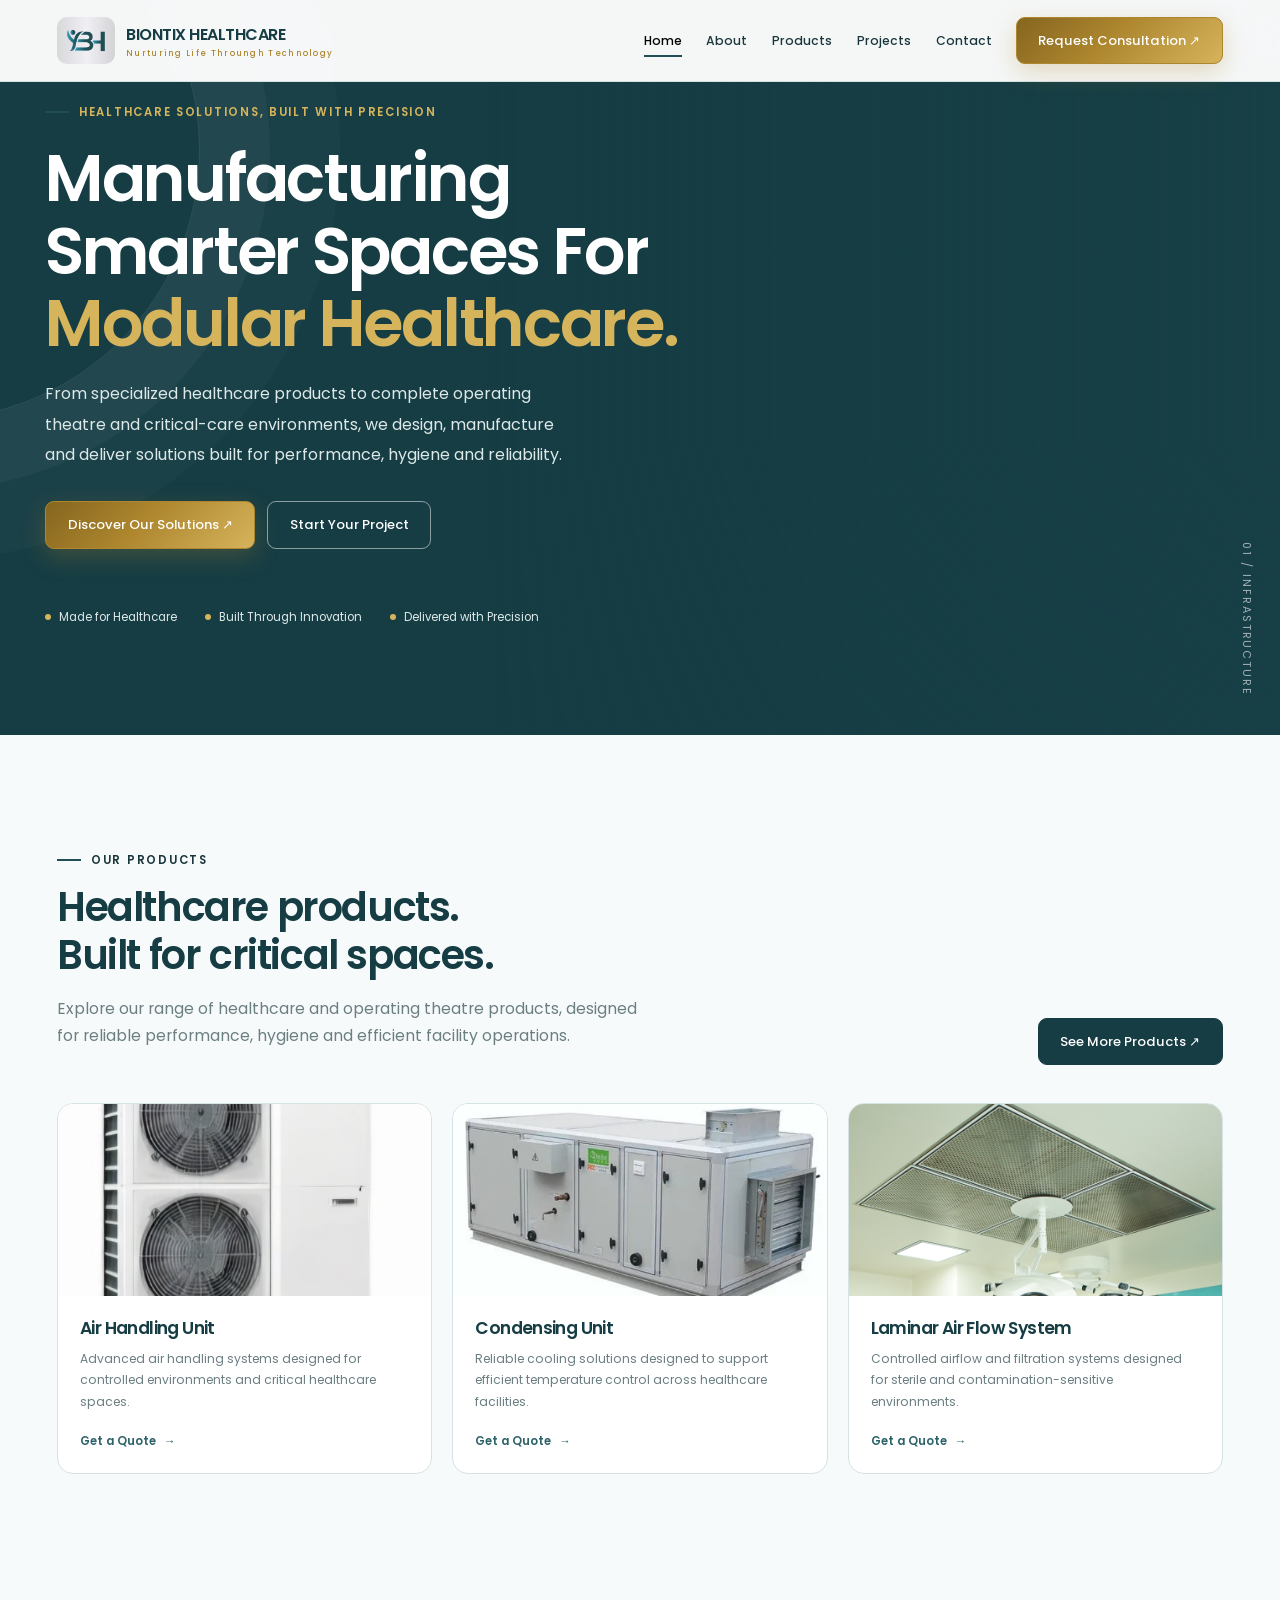
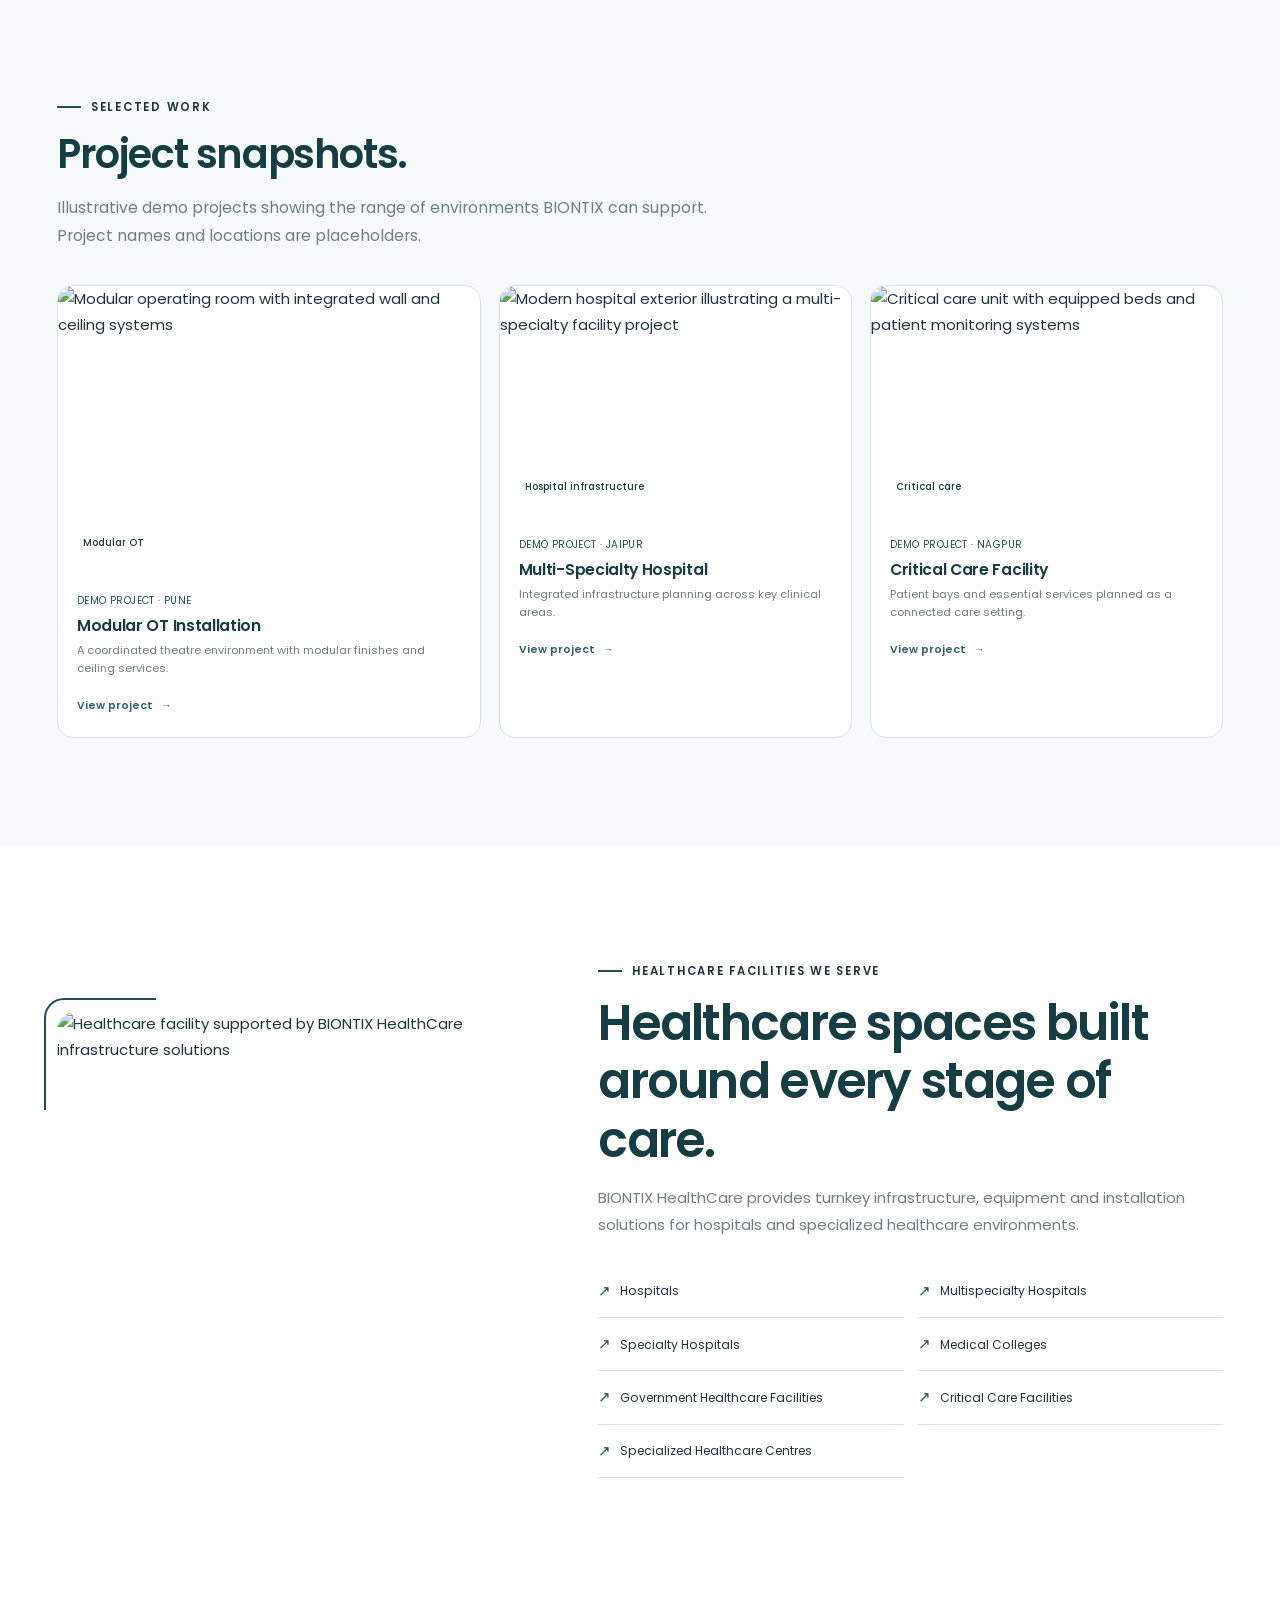
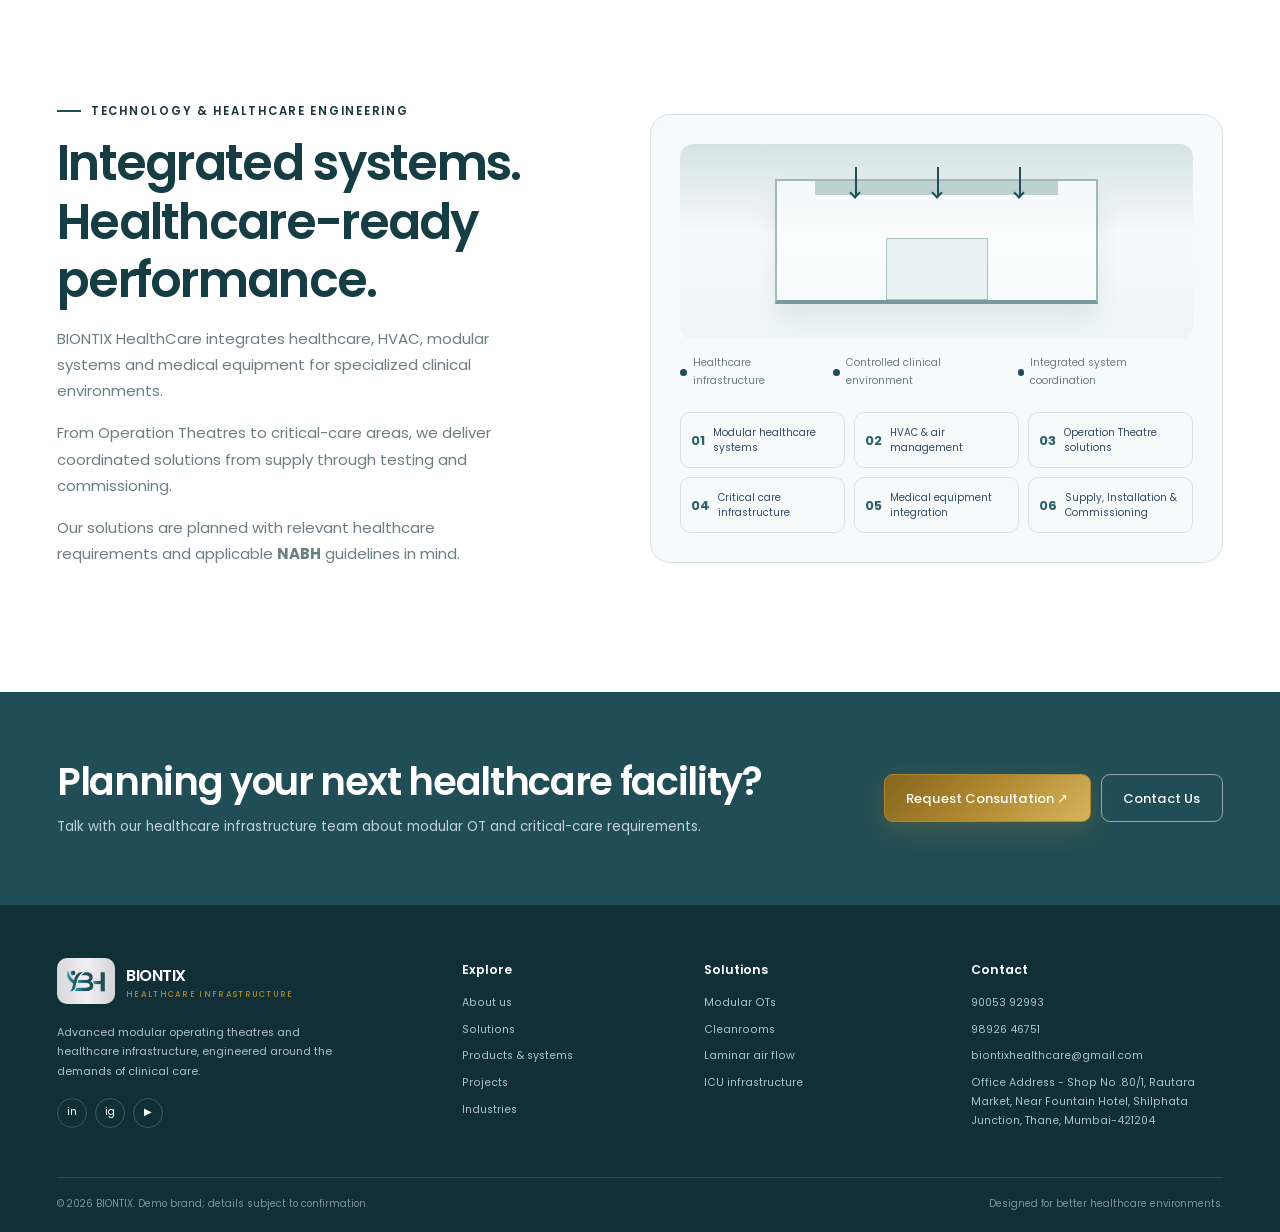
==== commit 88056cea: "New Images Added With Details also" ====
--- a/index.html
+++ b/index.html
@@ -36,10 +36,11 @@
 
             <li class="nav-item"><a class="nav-link" href="product.html">Products</a></li>
             <li class="nav-item"><a class="nav-link" href="#projects">Projects</a></li>
-            <li class="nav-item"><a class="nav-link" href="#industries">Industries</a></li>
+            <!-- <li class="nav-item"><a class="nav-link" href="#industries">Industries</a></li> -->
             <li class="nav-item"><a class="nav-link" href="contact.html">Contact</a></li>
           </ul>
-          <a class="btn btn-primary ms-lg-4" href="contact.html">Request Consultation <span aria-hidden="true">↗</span></a>
+          <a class="btn btn-primary ms-lg-4" href="contact.html">Request Consultation <span
+              aria-hidden="true">↗</span></a>
         </div>
       </div>
     </nav>
@@ -111,11 +112,12 @@
             See More Products <span aria-hidden="true">↗</span>
           </a>
         </div>
+
         <div class="solution-grid">
           <!-- 1. Air Handling Unit -->
           <article class="solution-card">
-            <img src="https://ueeshop.ly200-cdn.com/u_file/UPBE/UPBE933/2504/17/products/111.png"
-              alt="Air Handling Unit" loading="lazy">
+            <!-- <img src="https://ueeshop.ly200-cdn.com/u_file/UPBE/UPBE933/2504/17/products/111.png" -->
+            <img src="./assest/Products/Air Handling Unit.png" alt="Air Handling Unit" loading="lazy">
 
             <div class="solution-body">
               <h3>Air Handling Unit</h3>
@@ -123,7 +125,7 @@
                 Advanced air handling systems designed for controlled environments
                 and critical healthcare spaces.
               </p>
-              <a class="text-link" href="product.html">
+              <a class="text-link" href="productpage.html?id=1">
                 Get a Quote <span aria-hidden="true">→</span>
               </a>
             </div>
@@ -132,8 +134,8 @@
 
           <!-- 2. Condensing Unit -->
           <article class="solution-card">
-            <img src="https://ueeshop.ly200-cdn.com/u_file/UPBE/UPBE933/2504/17/products/111.png" alt="Condensing Unit"
-              loading="lazy">
+            <!-- <img src="https://ueeshop.ly200-cdn.com/u_file/UPBE/UPBE933/2504/17/products/111.png" -->
+            <img src="./assest/Products/Condensing unit.jpeg" alt="Condensing Unit" loading="lazy">
 
             <div class="solution-body">
               <h3>Condensing Unit</h3>
@@ -141,7 +143,7 @@
                 Reliable cooling solutions designed to support efficient temperature
                 control across healthcare facilities.
               </p>
-              <a class="text-link" href="product.html">
+              <a class="text-link" href="productpage.html?id=2">
                 Get a Quote <span aria-hidden="true">→</span>
               </a>
             </div>
@@ -150,8 +152,8 @@
 
           <!-- 3. Laminar Air Flow System -->
           <article class="solution-card">
-            <img src="https://image.made-in-china.com/202f0j00HMyehFjWGRbm/Advanced-Modular-Operating-Room-Suite.webp"
-              alt="Laminar Air Flow System" loading="lazy">
+            <!-- <img src="https://image.made-in-china.com/202f0j00HMyehFjWGRbm/Advanced-Modular-Operating-Room-Suite.webp" -->
+            <img src="./assest/Products/Laminar Air Flow System.JPG" alt="Laminar Air Flow System" loading="lazy">
 
             <div class="solution-body">
               <h3>Laminar Air Flow System</h3>
@@ -159,12 +161,11 @@
                 Controlled airflow and filtration systems designed for sterile
                 and contamination-sensitive environments.
               </p>
-              <a class="text-link" href="product.html">
+              <a class="text-link" href="productpage.html?id=3">
                 Get a Quote <span aria-hidden="true">→</span>
               </a>
             </div>
           </article>
-
         </div>
       </div>
     </section>
@@ -431,7 +432,7 @@
       </div>
     </section>
 
-    
+
   </main>
 
   <footer>
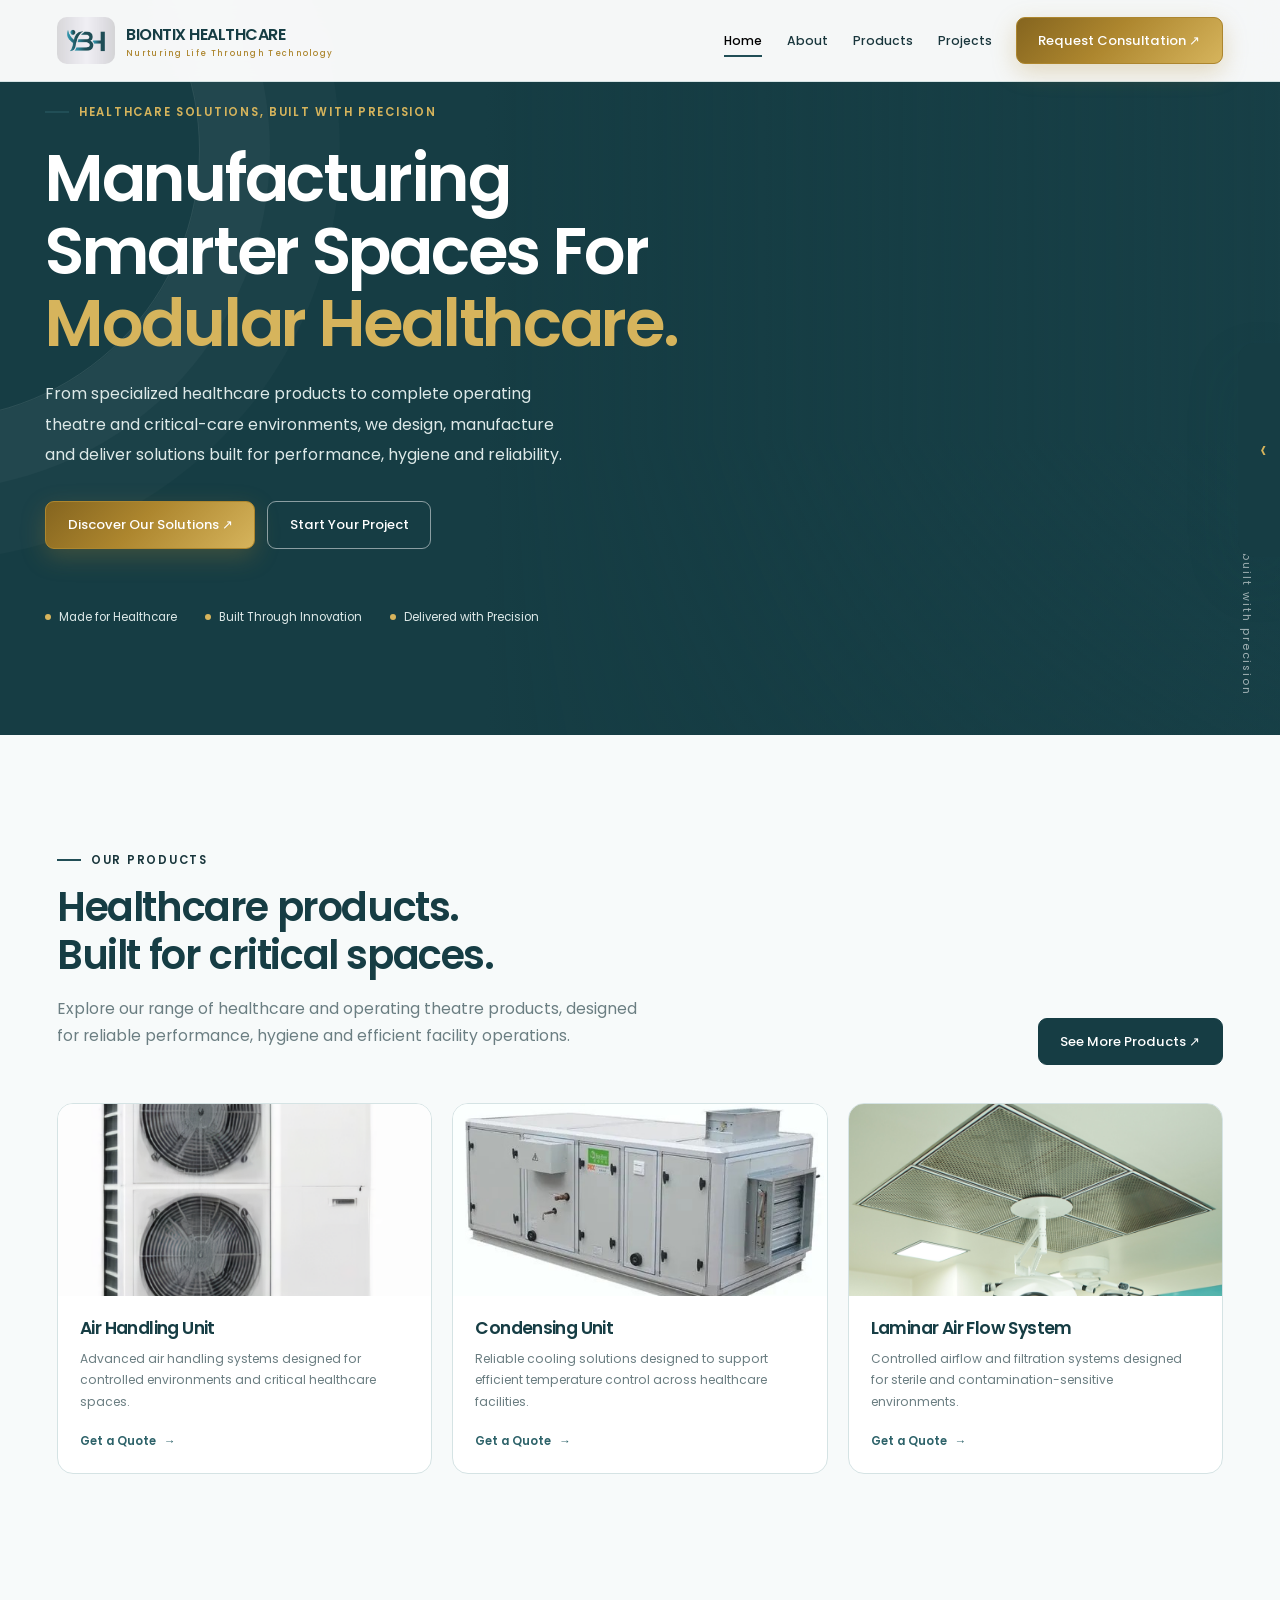
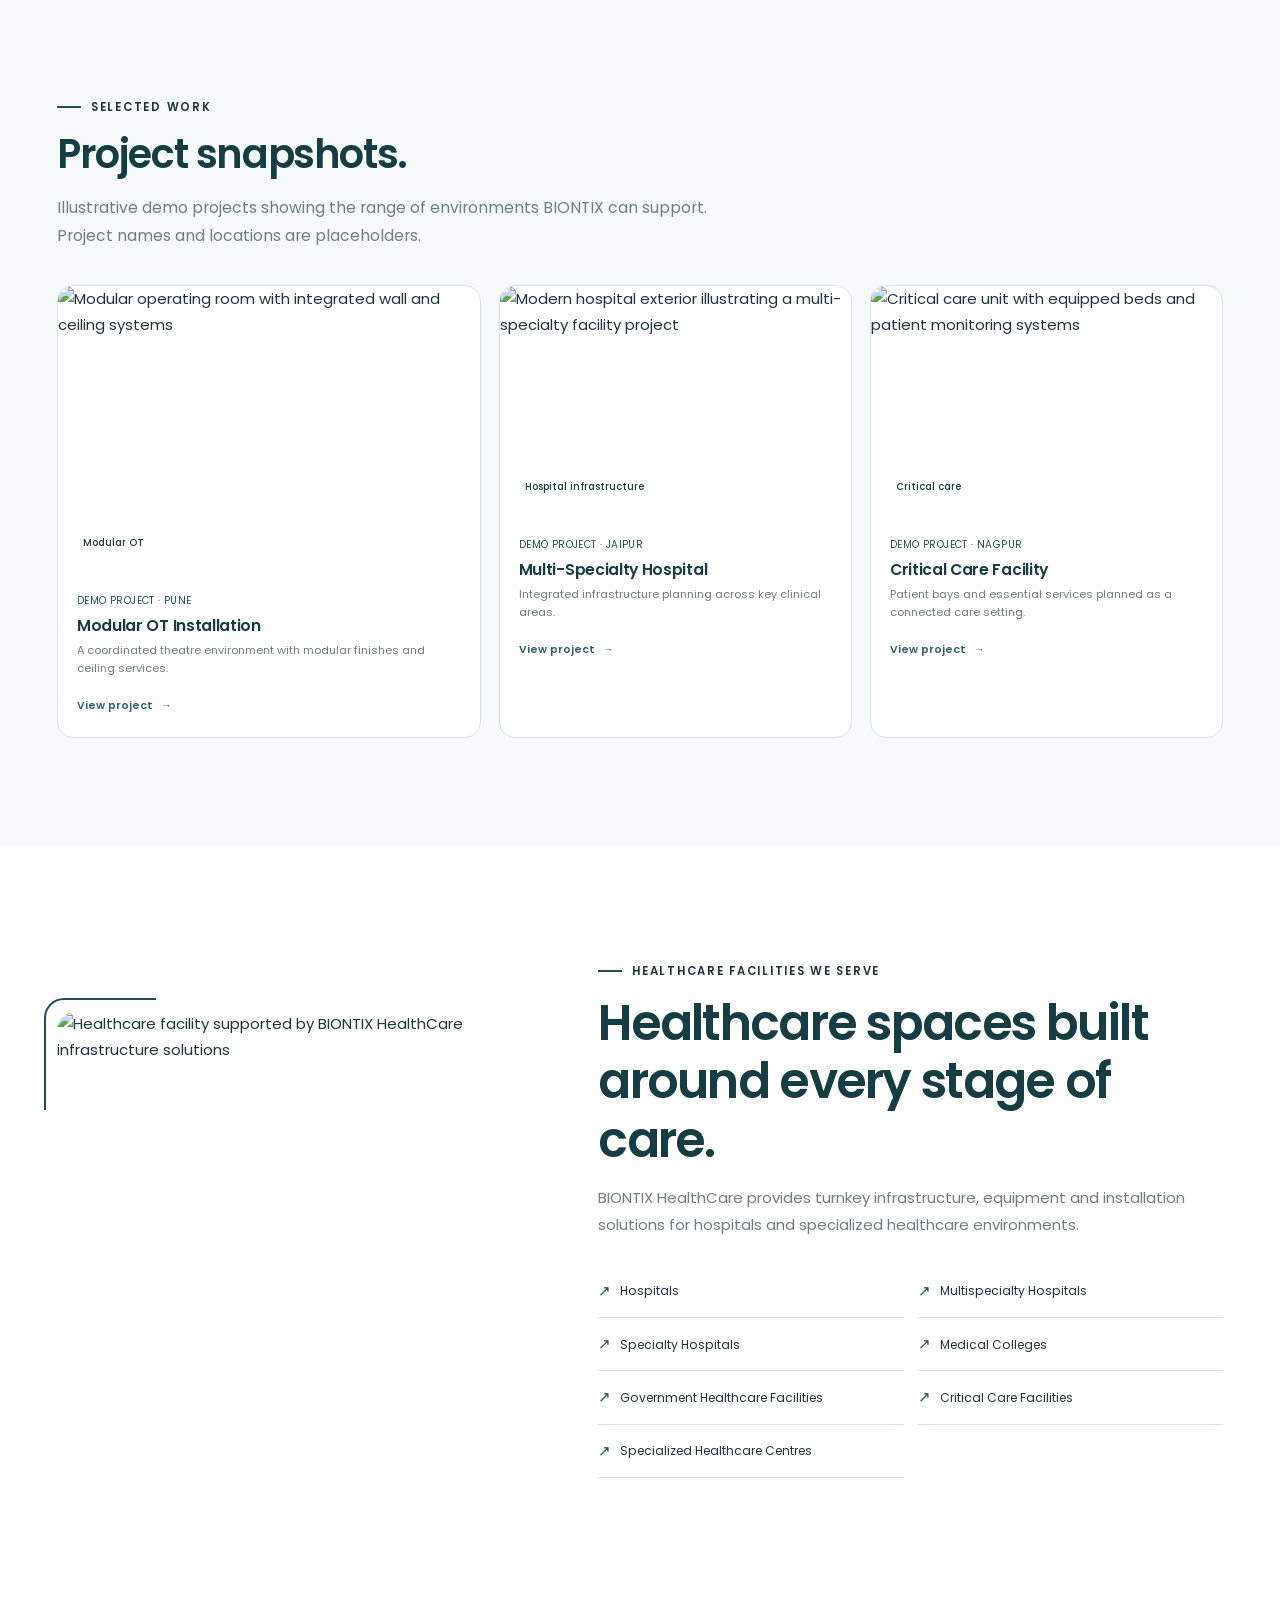
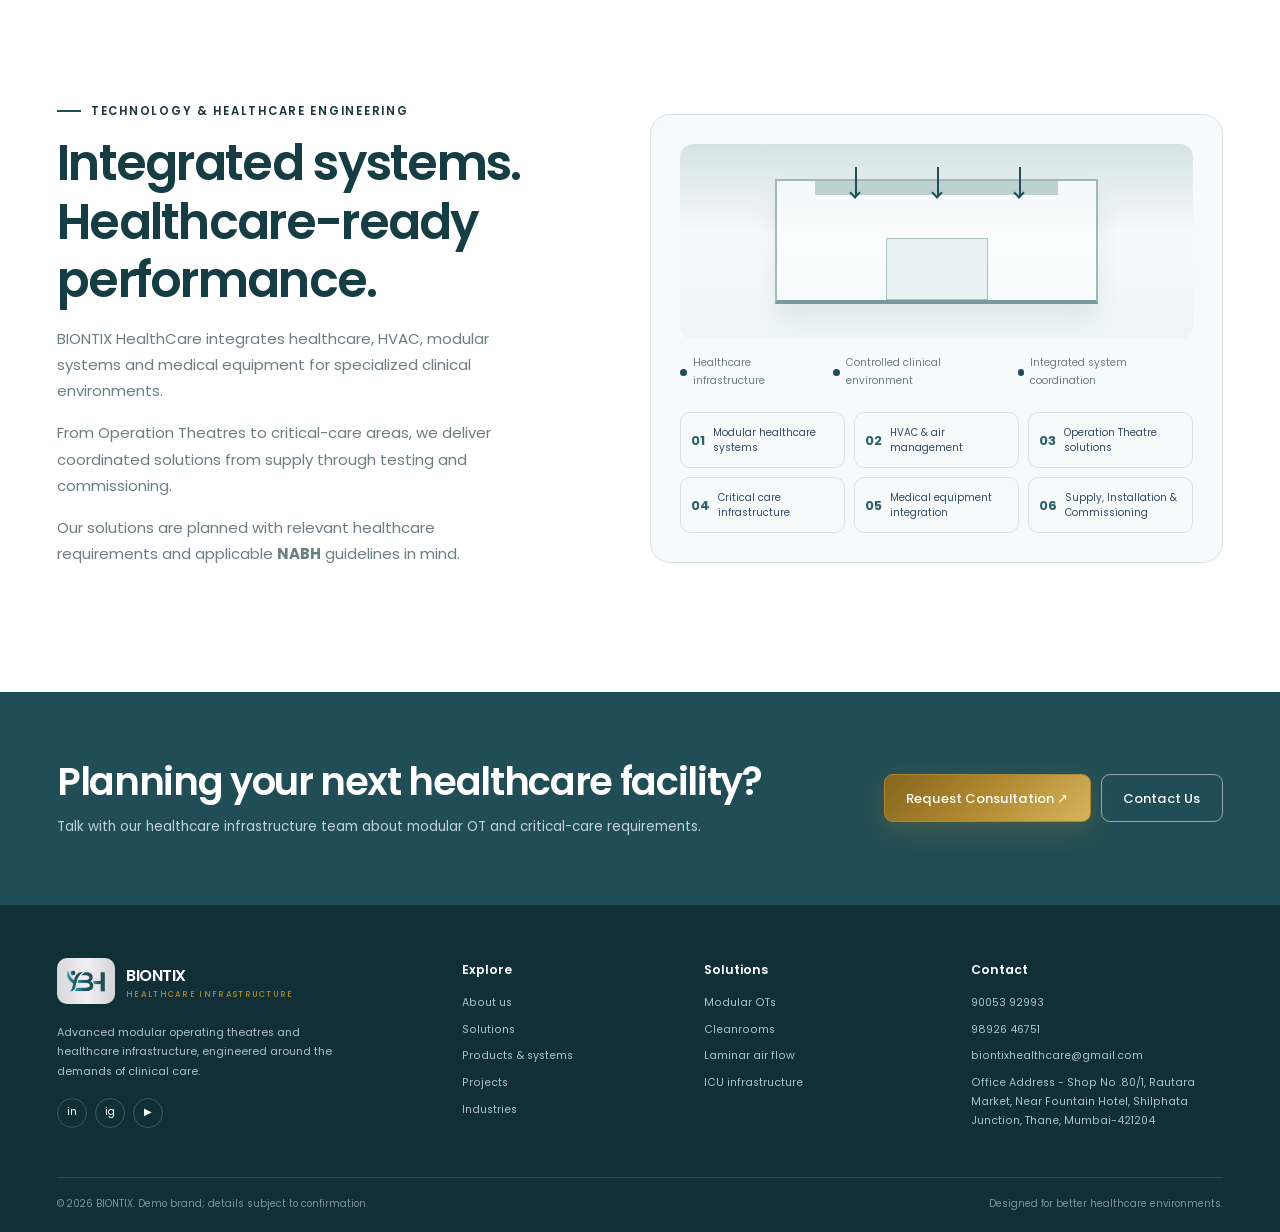
==== commit bbd726a3: "New Changes Comleted" ====
--- a/index.html
+++ b/index.html
@@ -37,7 +37,7 @@
             <li class="nav-item"><a class="nav-link" href="product.html">Products</a></li>
             <li class="nav-item"><a class="nav-link" href="#projects">Projects</a></li>
             <!-- <li class="nav-item"><a class="nav-link" href="#industries">Industries</a></li> -->
-            <li class="nav-item"><a class="nav-link" href="contact.html">Contact</a></li>
+            <!-- <li class="nav-item"><a class="nav-link" href="contact.html">Contact</a></li> -->
           </ul>
           <a class="btn btn-primary ms-lg-4" href="contact.html">Request Consultation <span
               aria-hidden="true">↗</span></a>
@@ -77,11 +77,11 @@
           <div class="hero-note">
             <span><b></b> Made for Healthcare</span>
             <span><b></b> Built Through Innovation</span>
-            <span><b></b> Delivered with Precision</span>
-          </div>
-
-        </div>
-      </div><span class="hero-index" aria-hidden="true">01 / INFRASTRUCTURE</span>
+            <span><b></b> Delivered with Precision</span> 
+          </div>
+
+        </div>
+      </div><span class="hero-index" aria-hidden="true">Healthcare solutions, built with precision</span>
     </section>
 
     <!-- <section class="stats" aria-label="Company overview demo statistics">
@@ -486,6 +486,7 @@
       form.querySelectorAll('input,select,textarea').forEach(field => field.addEventListener('input', () => { if (field.checkValidity()) field.removeAttribute('aria-invalid') }));
     })();
   </script>
+  <script src="social-widget.js"></script>
 </body>
 
-</html>+</html>
--- a/styles.css
+++ b/styles.css
@@ -1408,6 +1408,88 @@
     font-size: .61rem
 }
 
+.social-hover-widget {
+    position: fixed;
+    z-index: 1100;
+    right: 0;
+    top: 50%;
+    transform: translateY(-50%);
+    display: flex;
+    flex-direction: row-reverse;
+    align-items: center;
+    padding: 8px 0 8px 8px;
+    border-radius: 16px 0 0 16px;
+    background: var(--navy);
+    box-shadow: var(--shadow);
+}
+
+.social-hover-toggle {
+    width: 34px;
+    height: 48px;
+    padding: 0;
+    border: 0;
+    border-radius: 12px 0 0 12px;
+    color: var(--gold-light);
+    background: transparent;
+    cursor: pointer;
+    font-size: 1.5rem;
+    line-height: 1;
+}
+
+.social-hover-panel {
+    display: flex;
+    flex-direction: column;
+    gap: 10px;
+    max-width: 0;
+    opacity: 0;
+    overflow: hidden;
+    visibility: hidden;
+    transform: translateX(12px);
+    transition: max-width .28s ease, opacity .2s ease, transform .28s ease, visibility 0s linear .28s;
+}
+
+.social-hover-panel .social-hover-link:nth-child(1) { transform: translateX(-2px); }
+.social-hover-panel .social-hover-link:nth-child(3) { transform: translateX(-2px); }
+
+.social-hover-widget:hover .social-hover-panel,
+.social-hover-widget:focus-within .social-hover-panel,
+.social-hover-widget.is-open .social-hover-panel {
+    max-width: 52px;
+    opacity: 1;
+    visibility: visible;
+    transform: translateX(0);
+    transition-delay: 0s;
+}
+
+.social-hover-link {
+    display: grid;
+    width: 42px;
+    height: 42px;
+    place-items: center;
+    border: 1px solid #ffffff35;
+    border-radius: 13px;
+    color: #fff;
+    background: var(--navy-2);
+    transition: color .2s ease, background .2s ease, transform .2s ease;
+}
+
+.social-hover-link:hover {
+    color: var(--navy);
+    background: var(--gold-light);
+    transform: translateX(-2px);
+}
+
+.social-hover-link svg { width: 20px; height: 20px; fill: currentColor; }
+.social-hover-link[aria-disabled="true"] { opacity: .55; cursor: not-allowed; }
+
+@media (max-width: 767.98px) {
+    .social-hover-widget { top: auto; bottom: 24%; }
+}
+
+@media (prefers-reduced-motion: reduce) {
+    .social-hover-panel, .social-hover-link { transition: none; }
+}
+
 .demo-badge {
     position: fixed;
     right: 16px;
@@ -1832,4 +1914,4 @@
         animation-iteration-count: 1 !important;
         transition-duration: .01ms !important
     }
-}+}
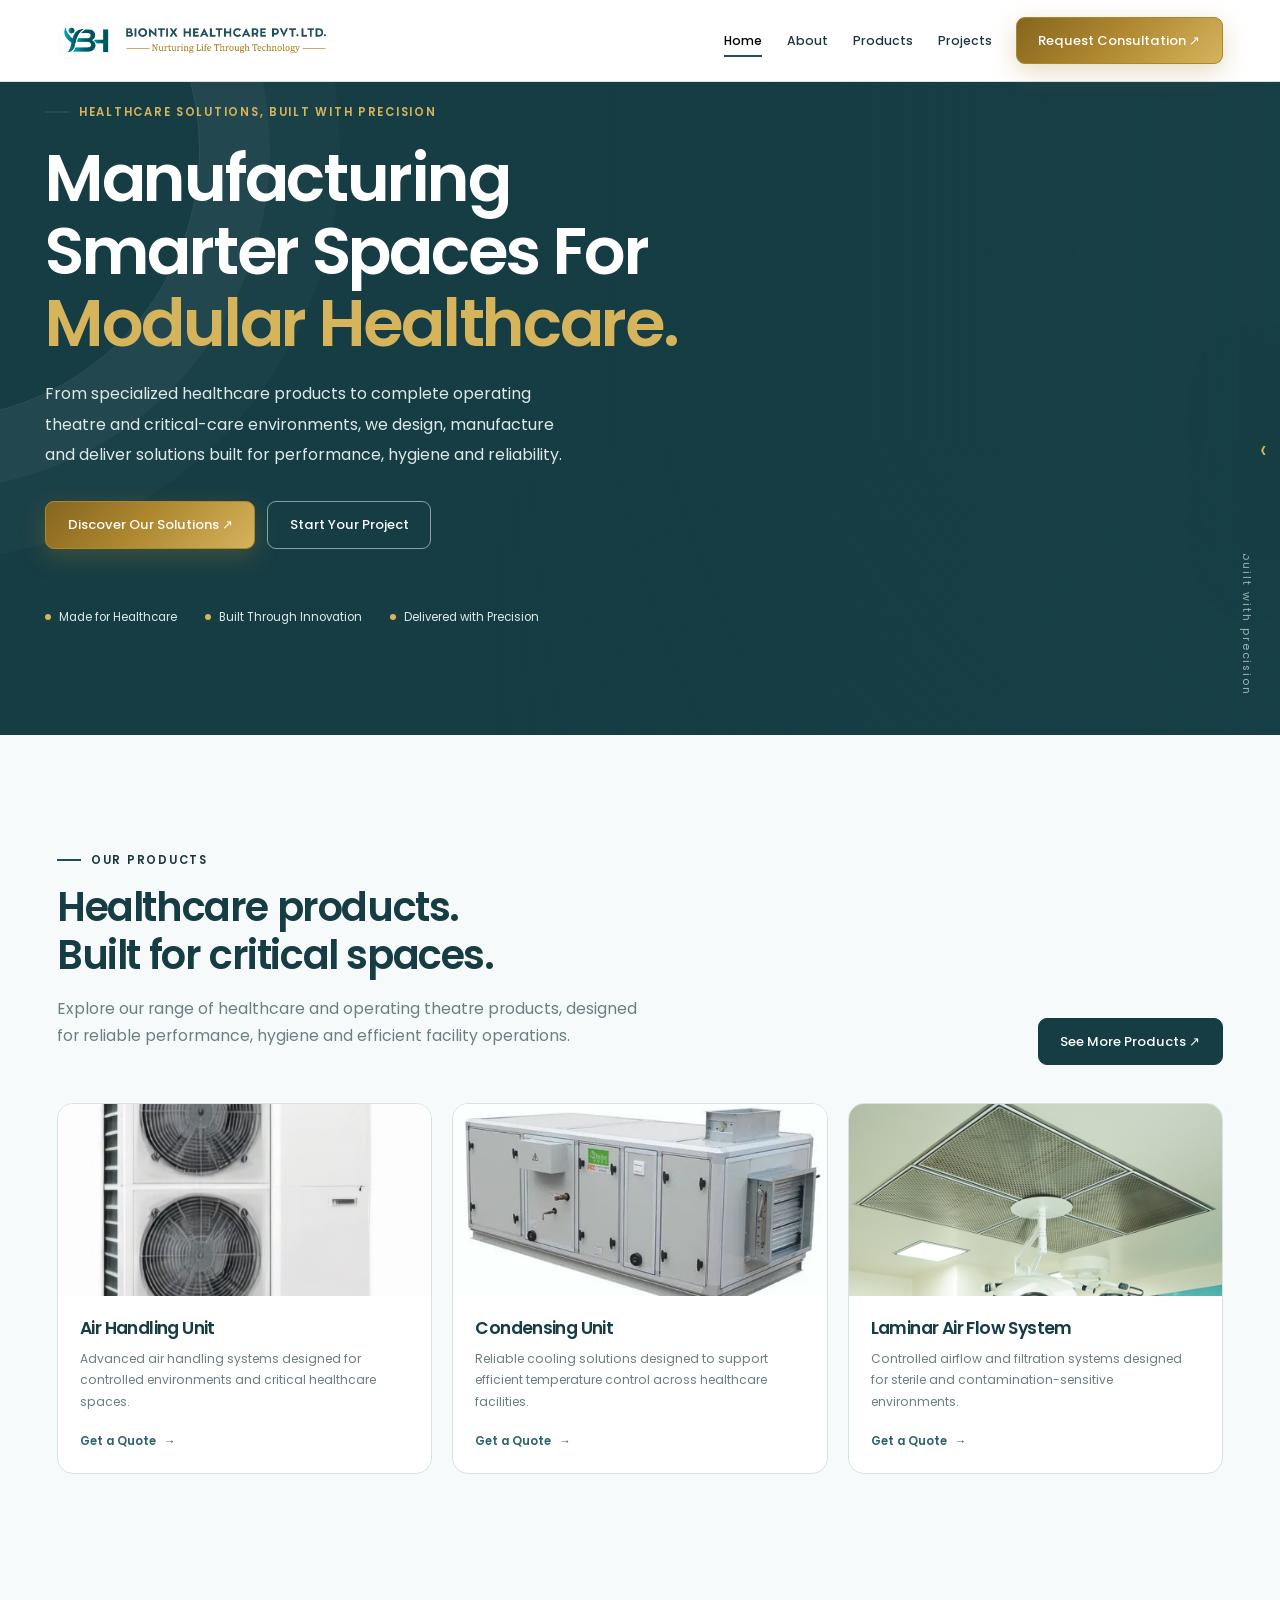
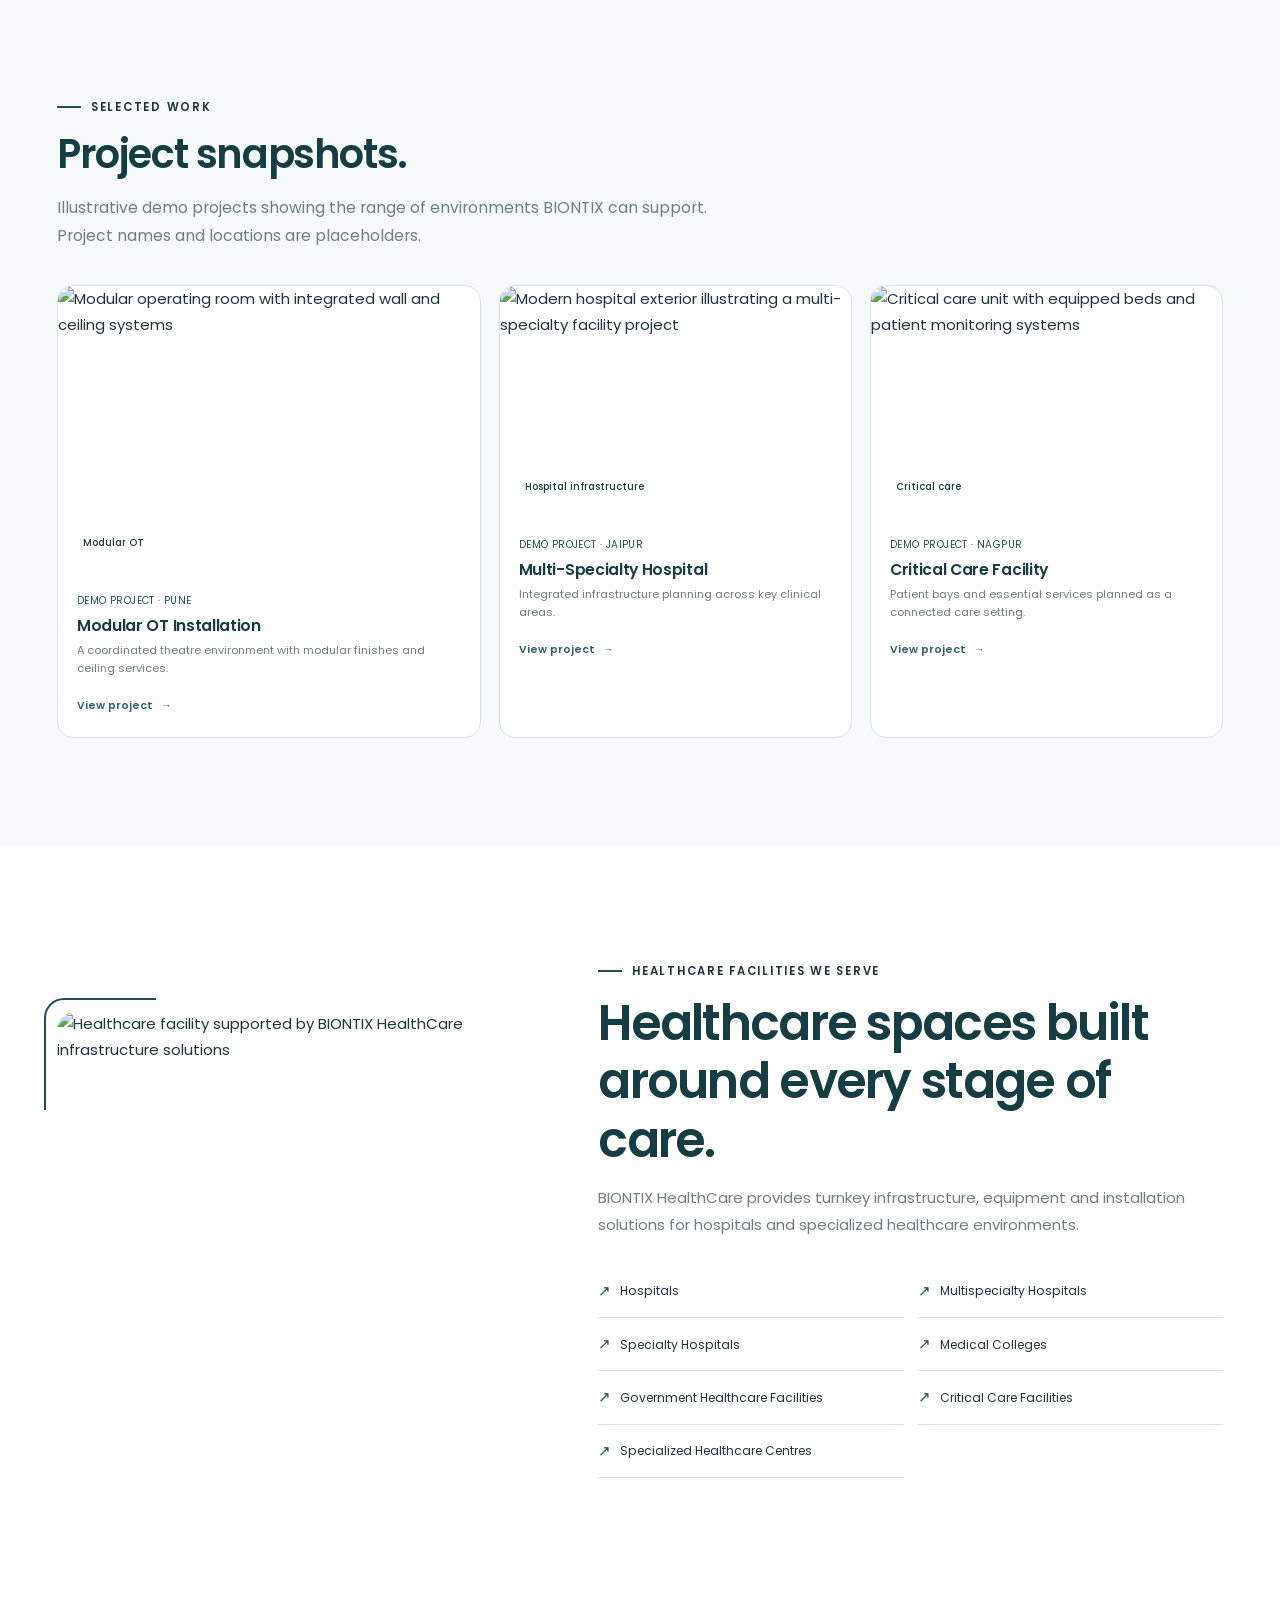
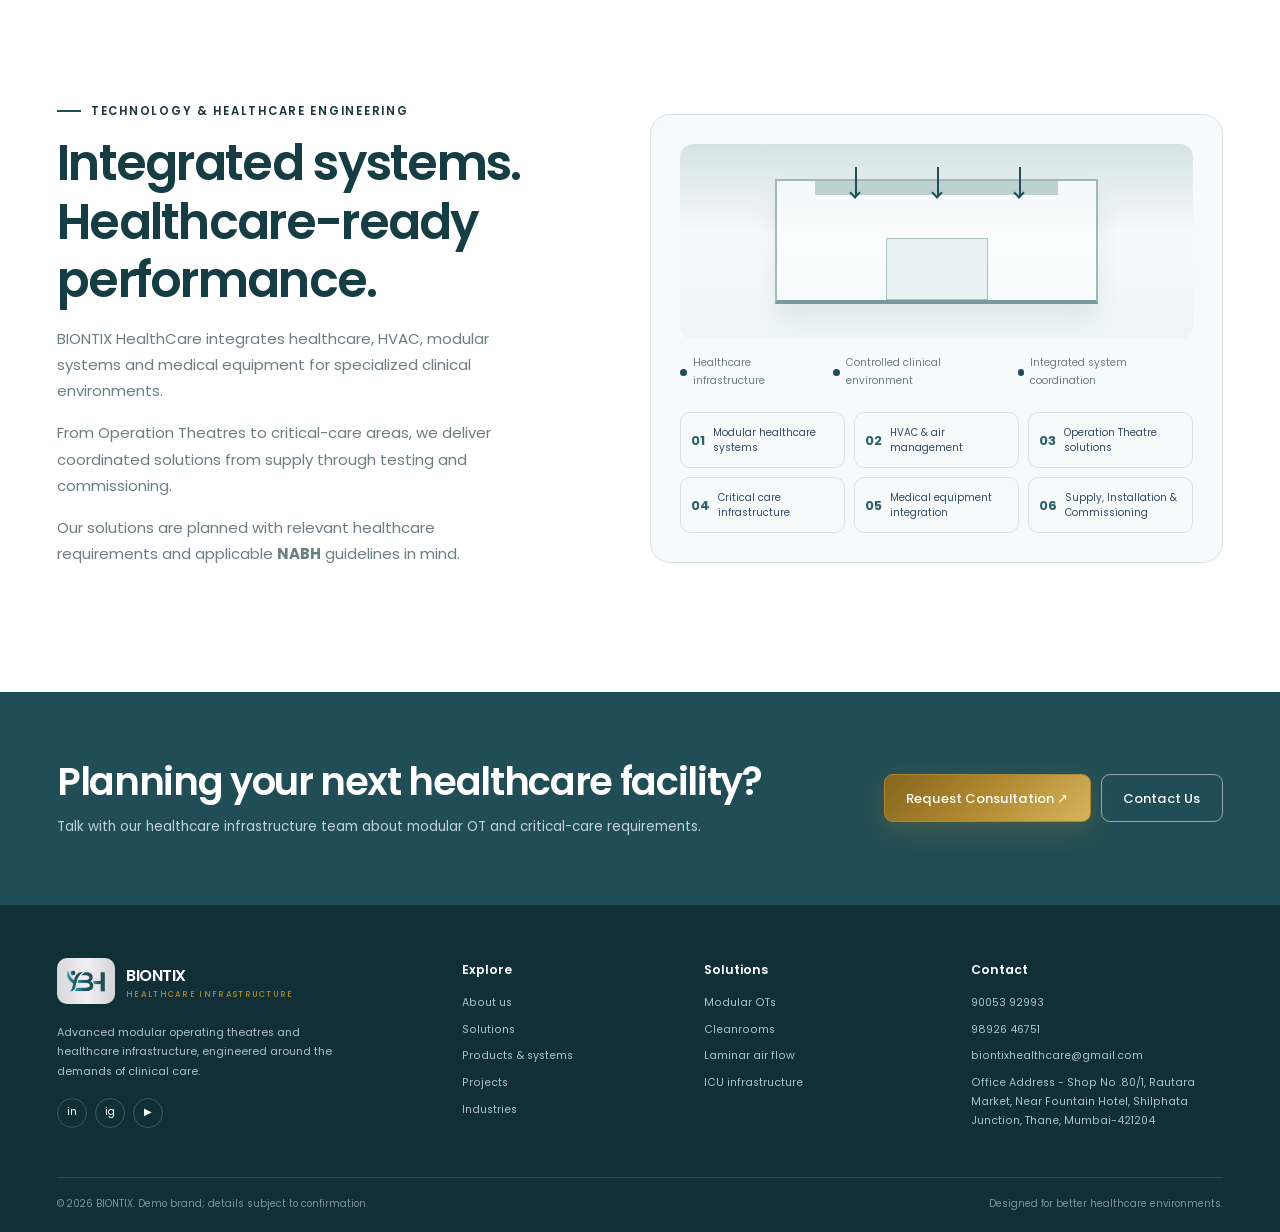
==== commit 24ae33a6: "New Logo Added and New CSS" ====
--- a/index.html
+++ b/index.html
@@ -20,10 +20,17 @@
   <header>
     <nav class="navbar navbar-expand-lg fixed-top" aria-label="Main navigation">
       <div class="container">
-        <a class="brand" href="index.html" aria-label="BIONTIX home"><span class="brand-mark" aria-hidden="true"><span>
-              <img src="./assest/Biontix Healthcare Logo.jpeg" alt="">
-            </span></span><span>BIONTIX HEALTHCARE
-            <small>Nurturing Life Throungh Technology</small></span>
+        <a class="brand" href="index.html" aria-label="BIONTIX home">
+          <span class="brand-mark" aria-hidden="true">
+            <span>
+              <img src="./assest/Biontix Healthcare Logo.png" alt="">
+            </span>
+          </span>
+          <span class="BH-Slogun-name">
+            <!-- BIONTIX HEALTHCARE PVT.LTD.
+            <small>Nurturing Life Throungh Technology</small> -->
+             <img src="./assest/BH Slogun.png" alt="">
+          </span>
         </a>
         <button class="navbar-toggler" type="button" data-bs-toggle="collapse" data-bs-target="#mainNav"
           aria-controls="mainNav" aria-expanded="false" aria-label="Toggle navigation"><span
@@ -77,7 +84,7 @@
           <div class="hero-note">
             <span><b></b> Made for Healthcare</span>
             <span><b></b> Built Through Innovation</span>
-            <span><b></b> Delivered with Precision</span> 
+            <span><b></b> Delivered with Precision</span>
           </div>
 
         </div>
@@ -489,4 +496,4 @@
   <script src="social-widget.js"></script>
 </body>
 
-</html>
+</html>
--- a/styles.css
+++ b/styles.css
@@ -186,8 +186,8 @@
 /* Navigation */
 .navbar {
     height: 82px;
-    background: rgba(255, 255, 255, .96);
-    /* background: #D8D8DA; */
+    /* background: rgba(255, 255, 255, .96); */
+    background: #FFFFFF;
     border-bottom: 1px solid var(--line);
     backdrop-filter: blur(14px);
     transition: box-shadow .25s
@@ -222,6 +222,15 @@
 
 .brand-mark img{
     border-radius: 10px;
+    width: 100px;
+}
+
+.BH-Slogun-name{
+    color: var(--navy-2);
+}
+
+.BH-Slogun-name img{
+    width: 200px;
 }
 
 .brand-mark:before,
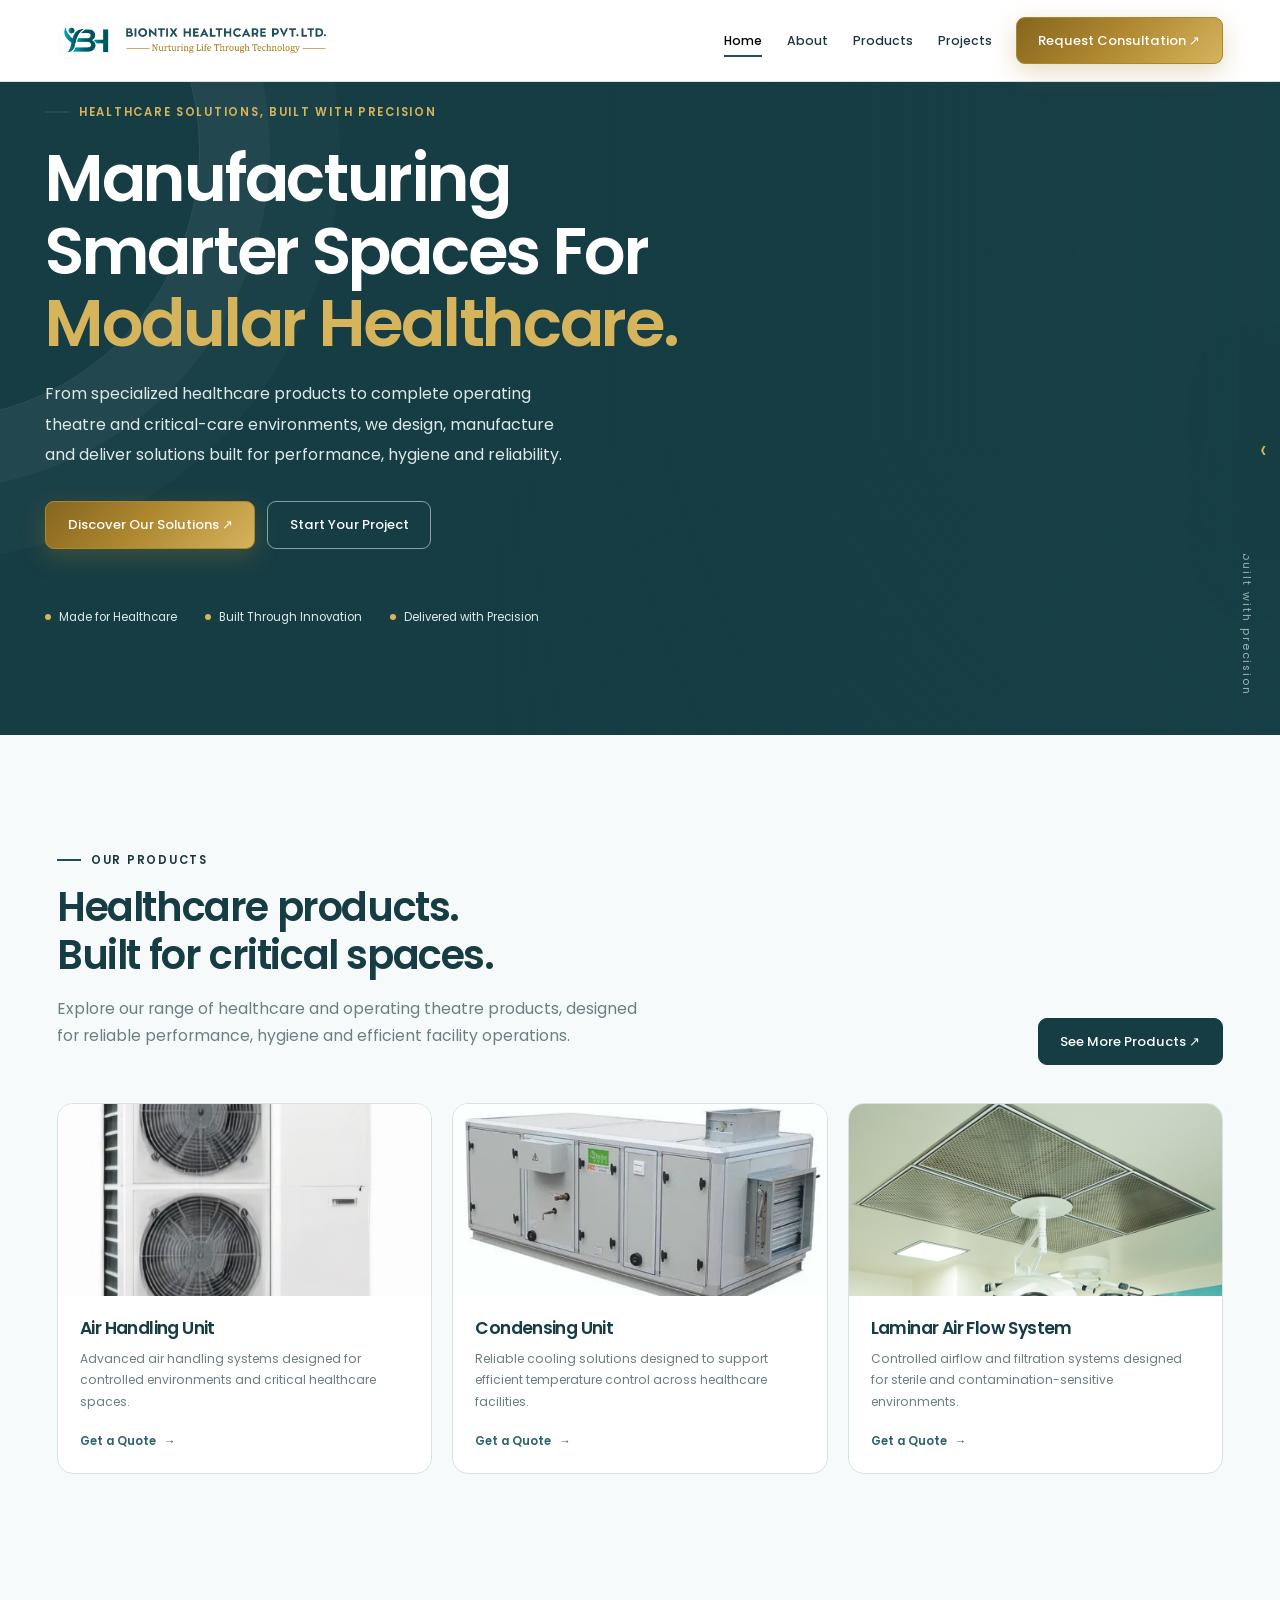
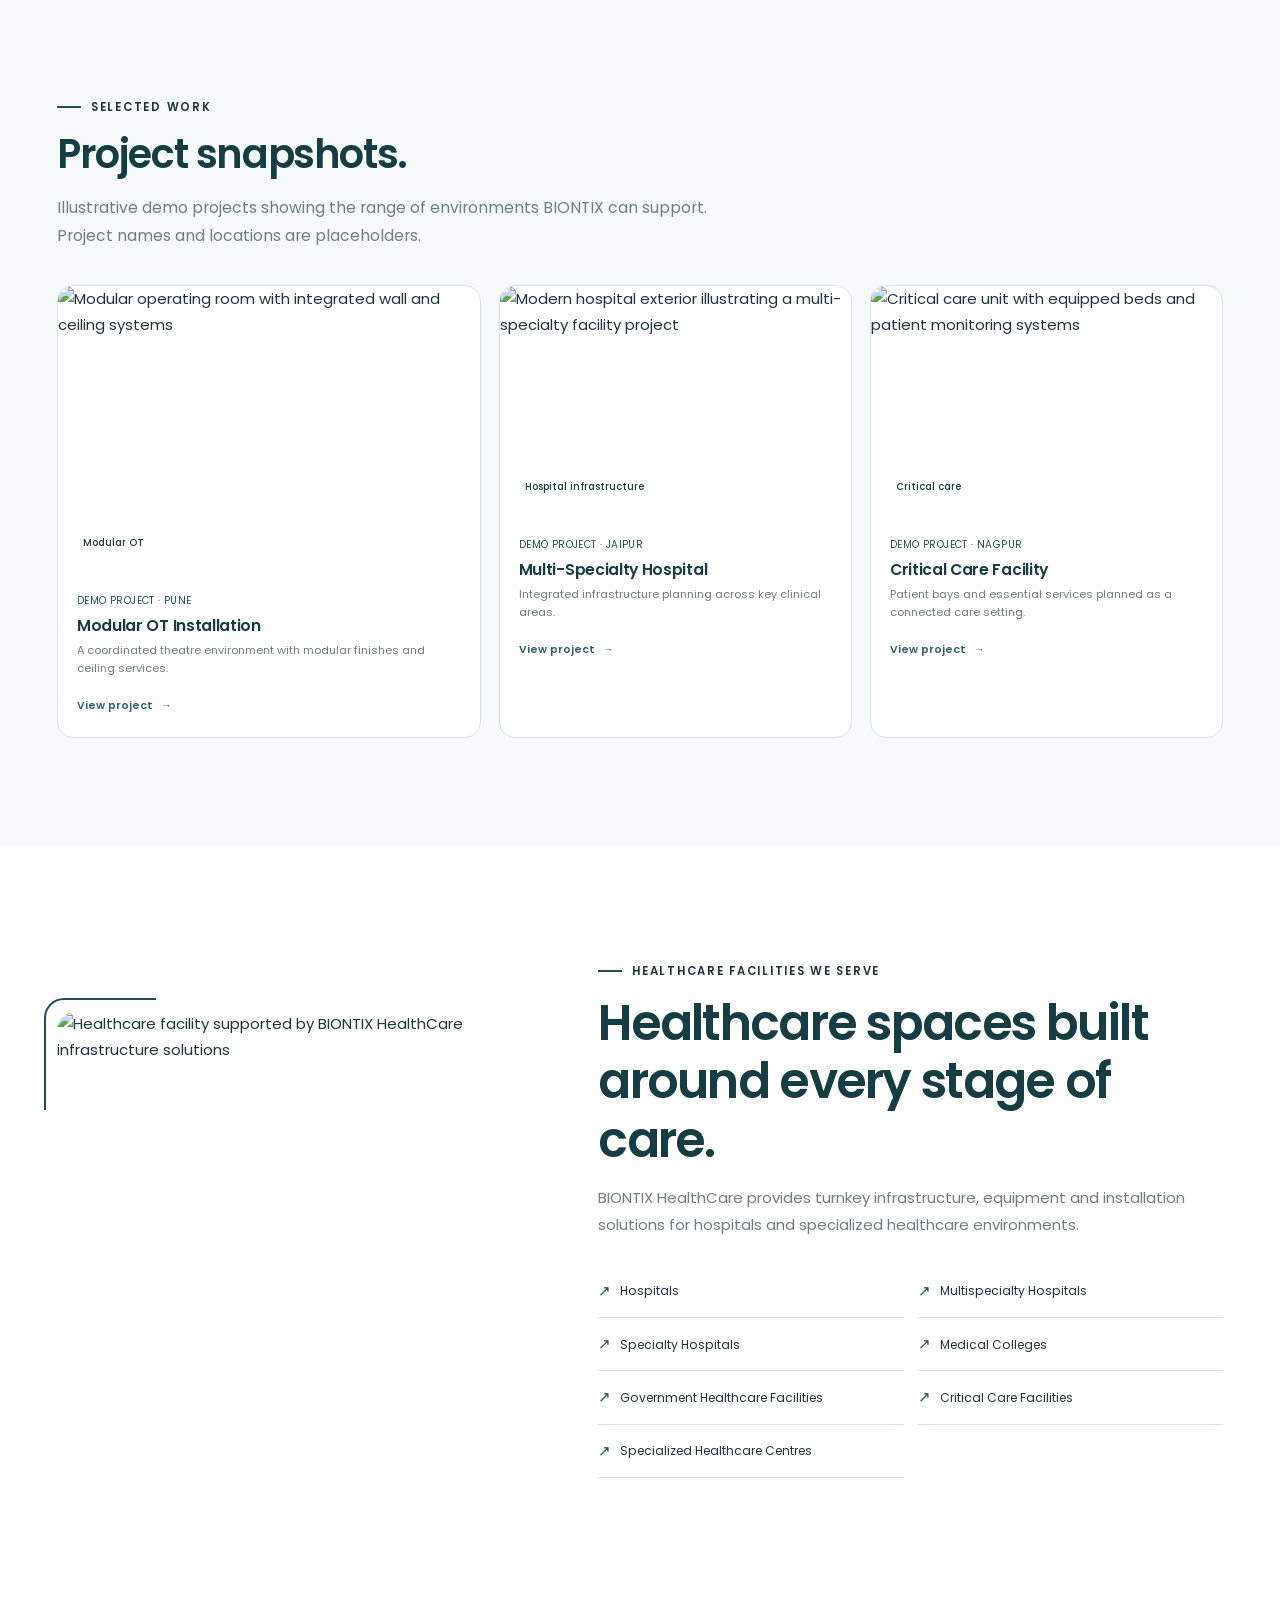
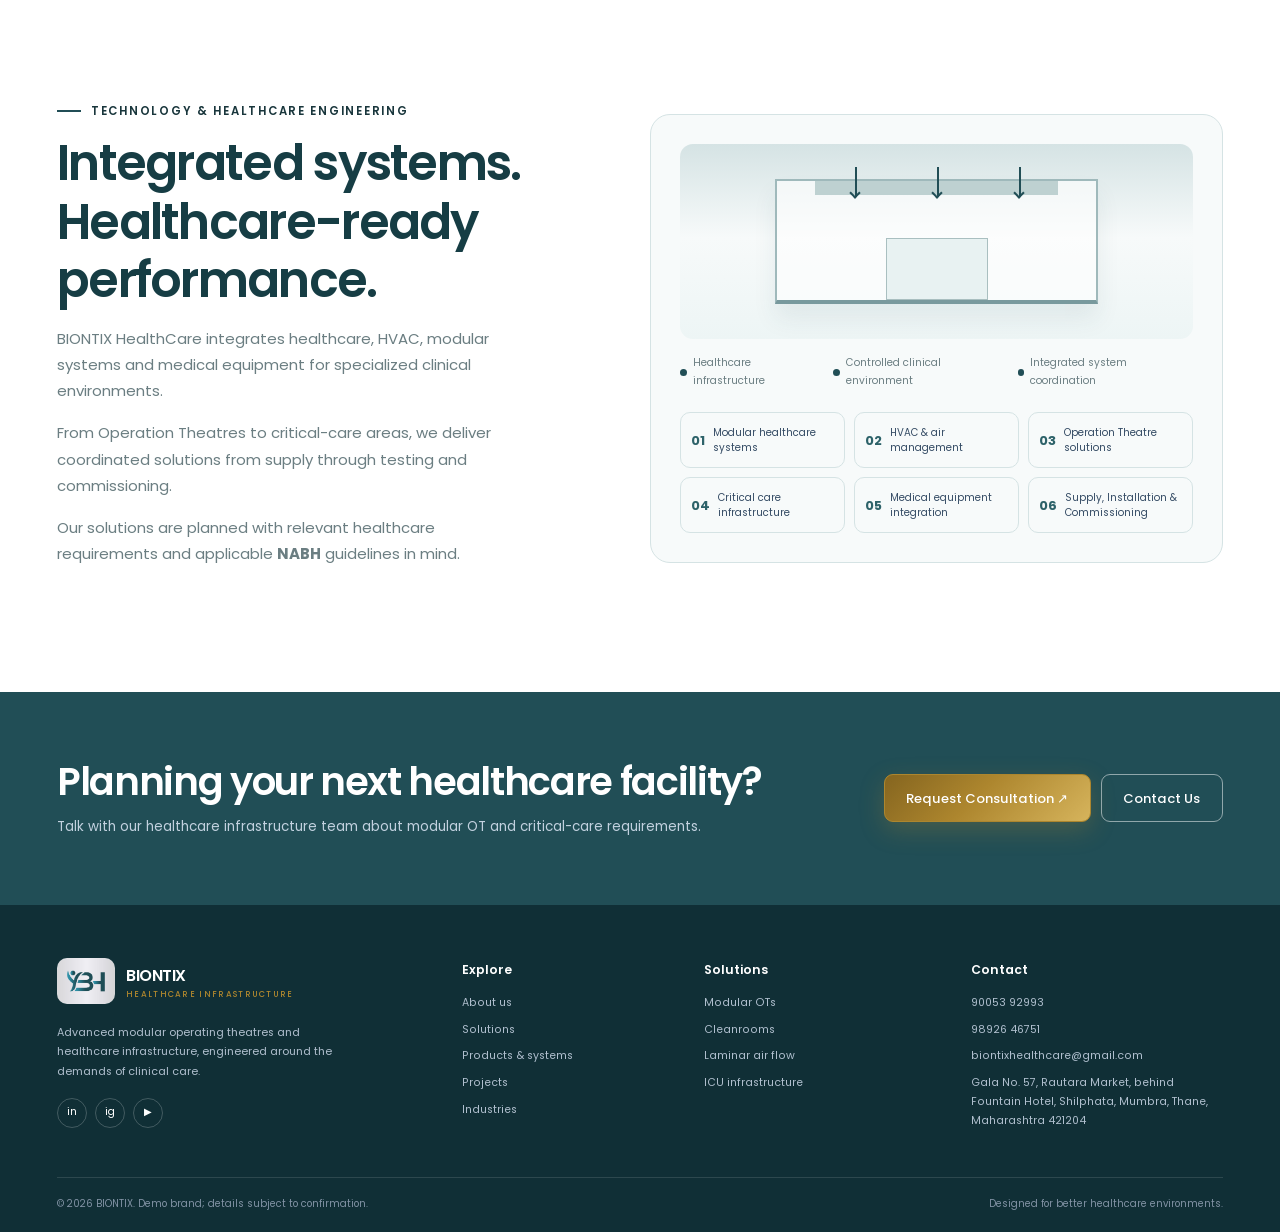
==== commit 7c9b8d7b: "Locatio changes" ====
--- a/index.html
+++ b/index.html
@@ -469,8 +469,7 @@
           <span><a href="tel:+919005392993"> 90053 92993</a></span>
           <span><a href="tel:+919892646751"> 98926 46751</a></span>
           <span><a href="mailto:biontixhealthcare@gmail.com">biontixhealthcare@gmail.com</a></span>
-          <span>Office Address - Shop No .80/1, Rautara Market, Near Fountain Hotel, Shilphata Junction, Thane,
-            Mumbai-421204</span>
+          <span>Gala No. 57, Rautara Market, behind Fountain Hotel, Shilphata, Mumbra, Thane, Maharashtra 421204</span>
           <!-- <a href="contact.html">Request a consultation ↗</a> -->
         </div>
       </div>
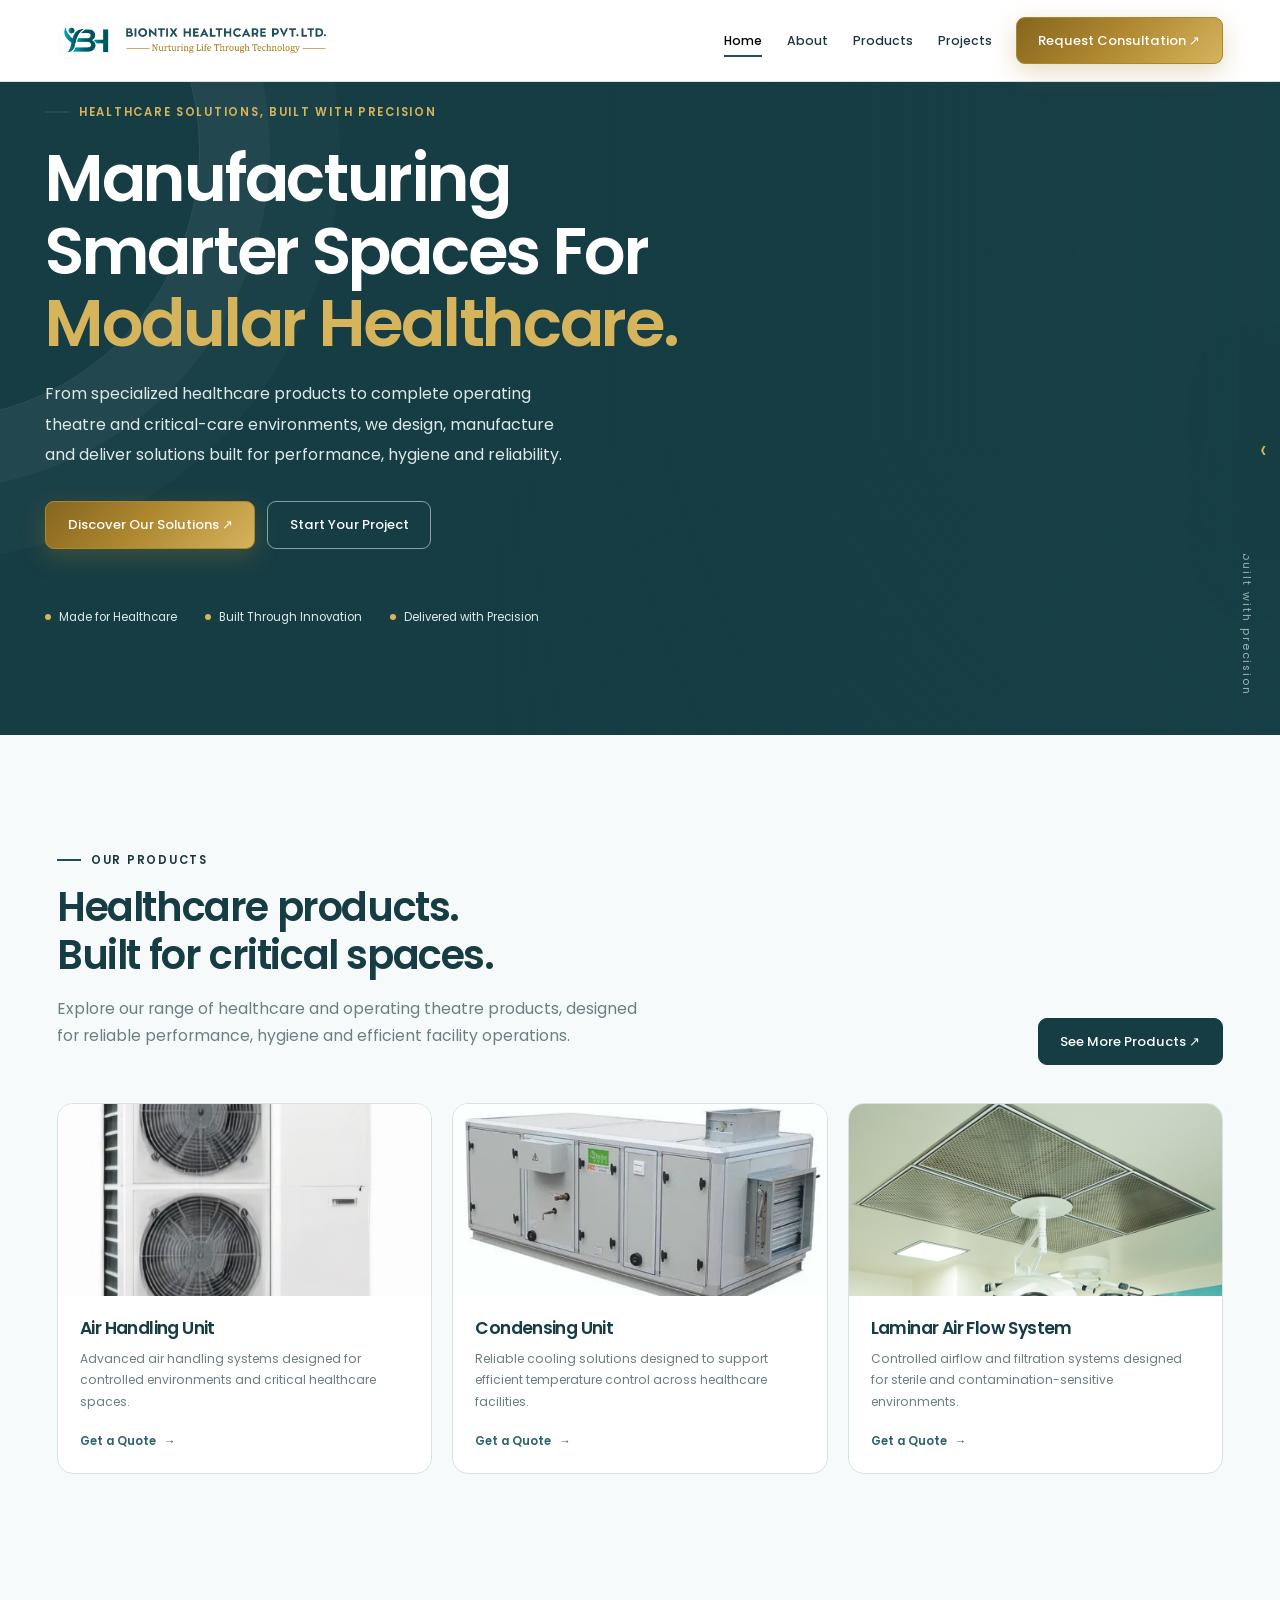
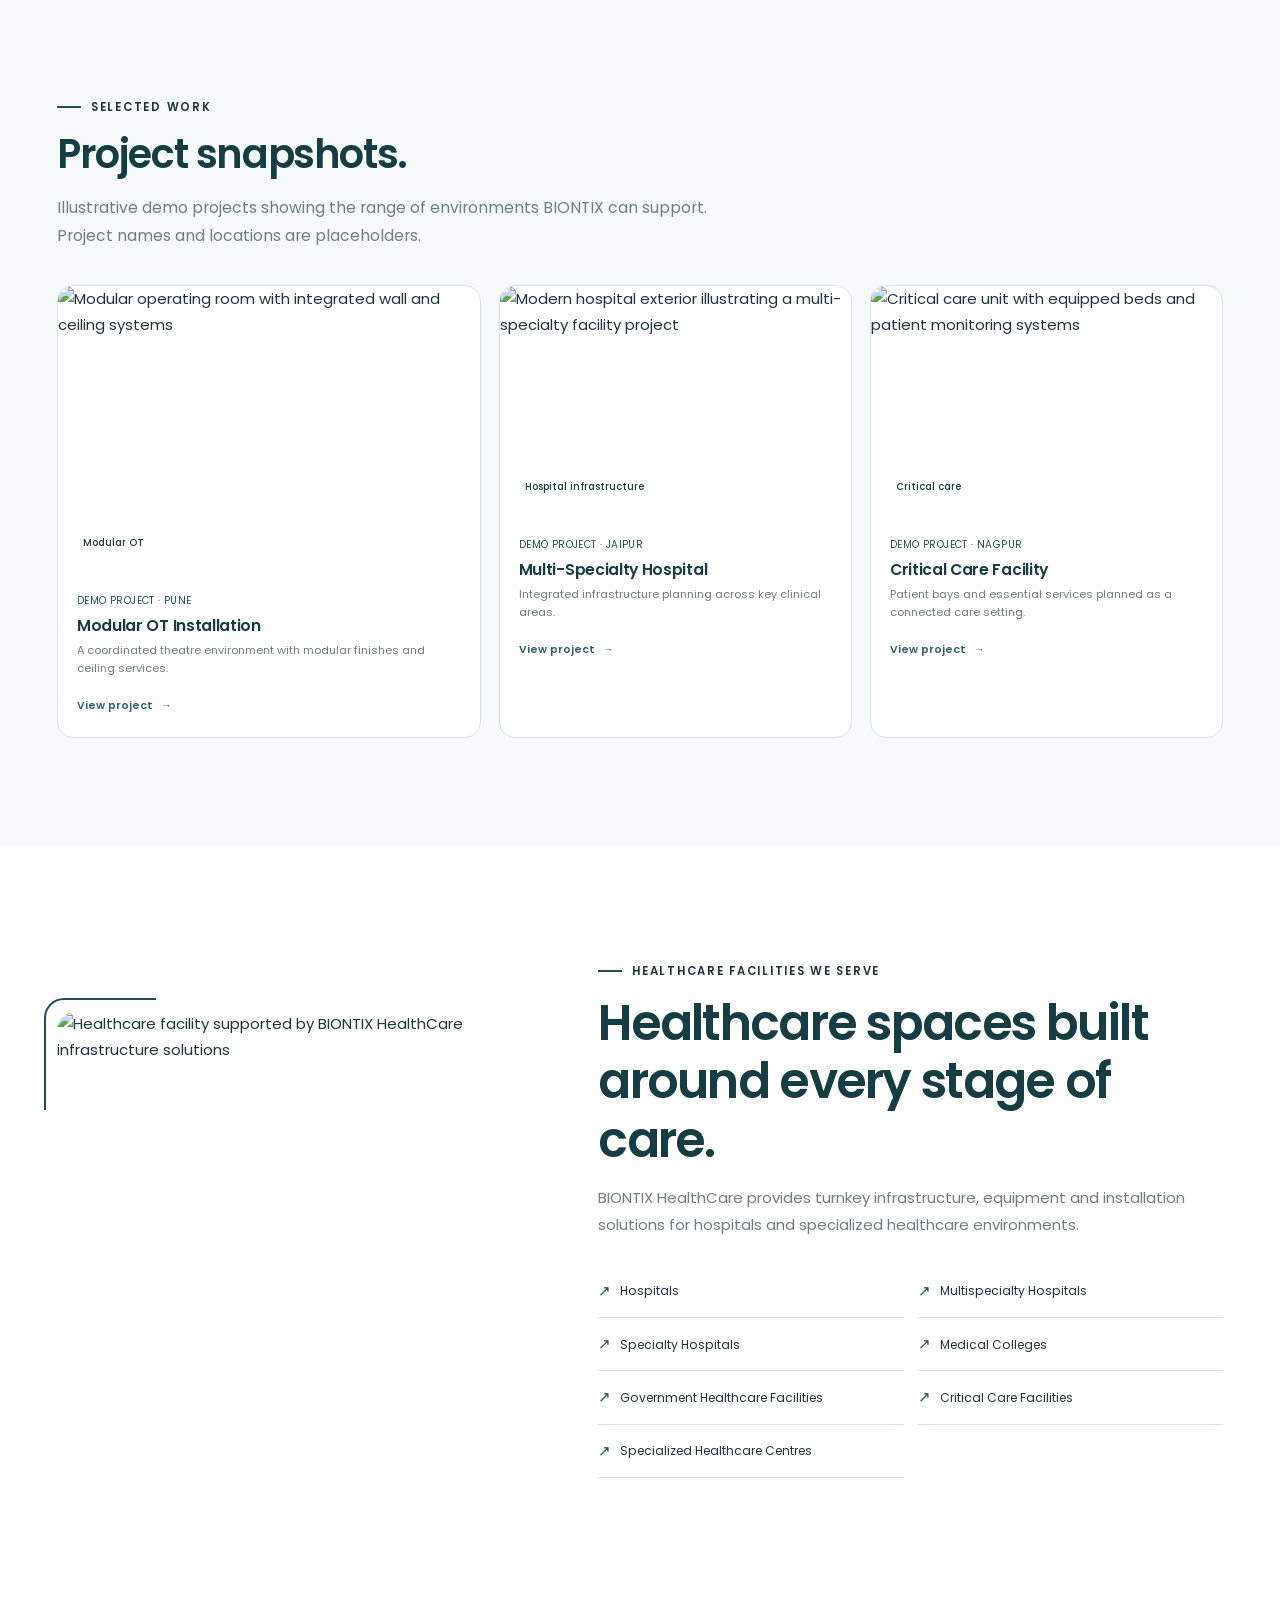
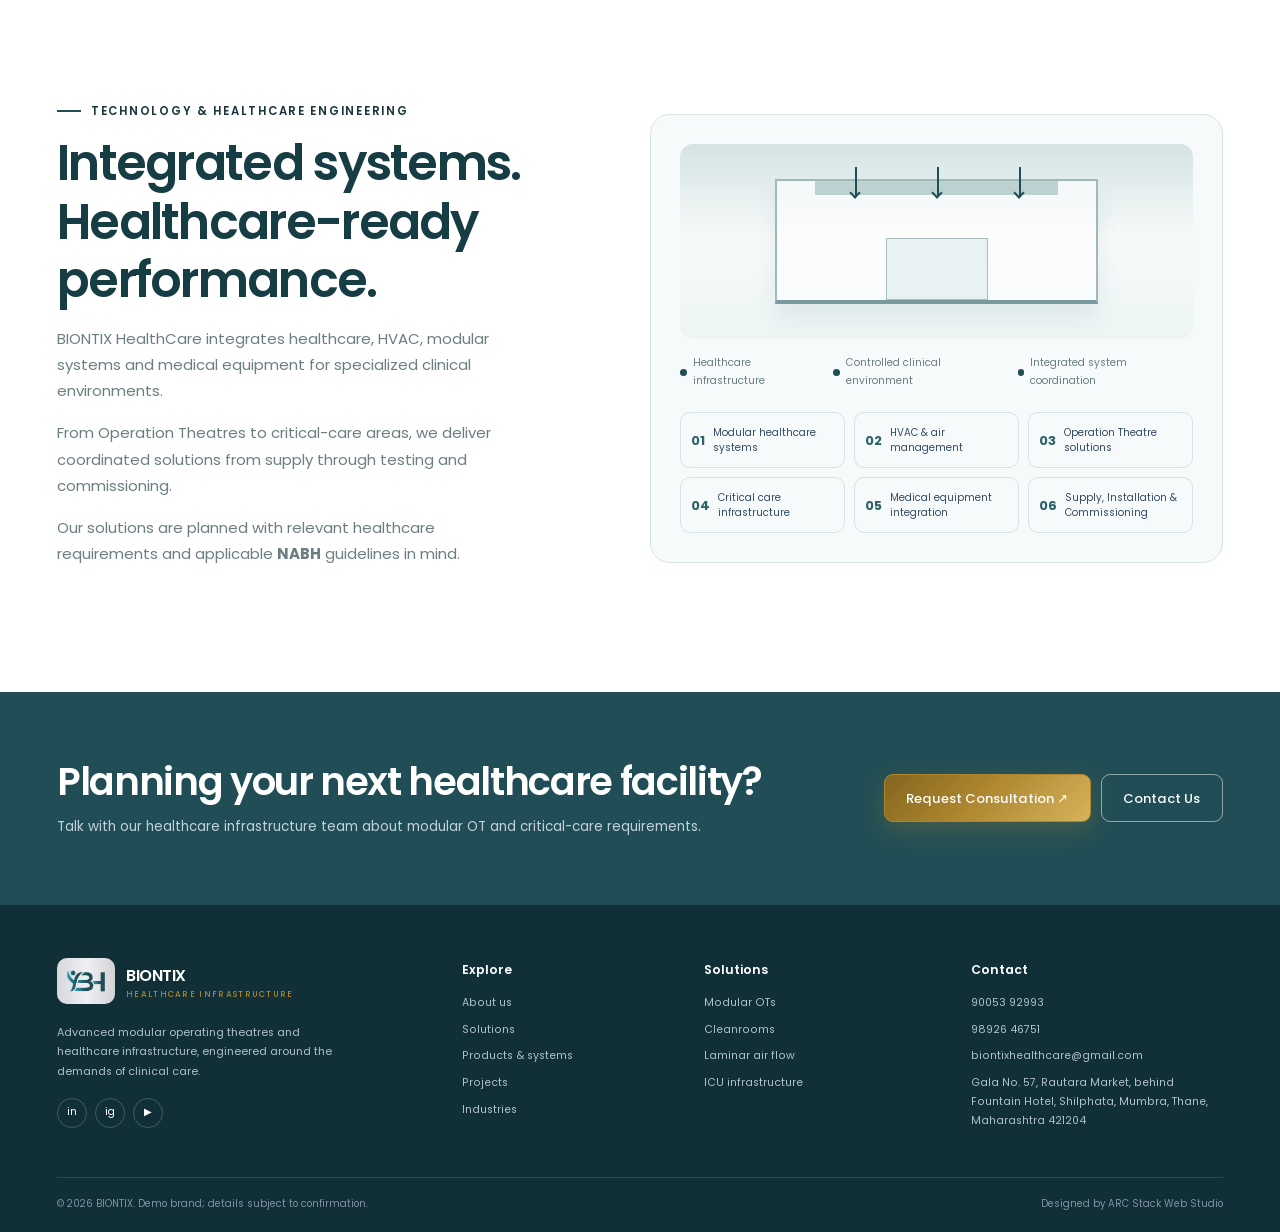
==== commit 9940c7e8: "disigner" ====
--- a/index.html
+++ b/index.html
@@ -474,7 +474,7 @@
         </div>
       </div>
       <div class="footer-bottom"><span>© <span id="year">2026</span> BIONTIX. Demo brand; details subject to
-          confirmation.</span><span>Designed for better healthcare environments.</span></div>
+          confirmation.</span><span>Designed by ARC Stack Web Studio</span></div>
     </div>
   </footer>
   <!-- <span class="demo-badge">DEMO BRAND · CONTENT PLACEHOLDERS</span> -->
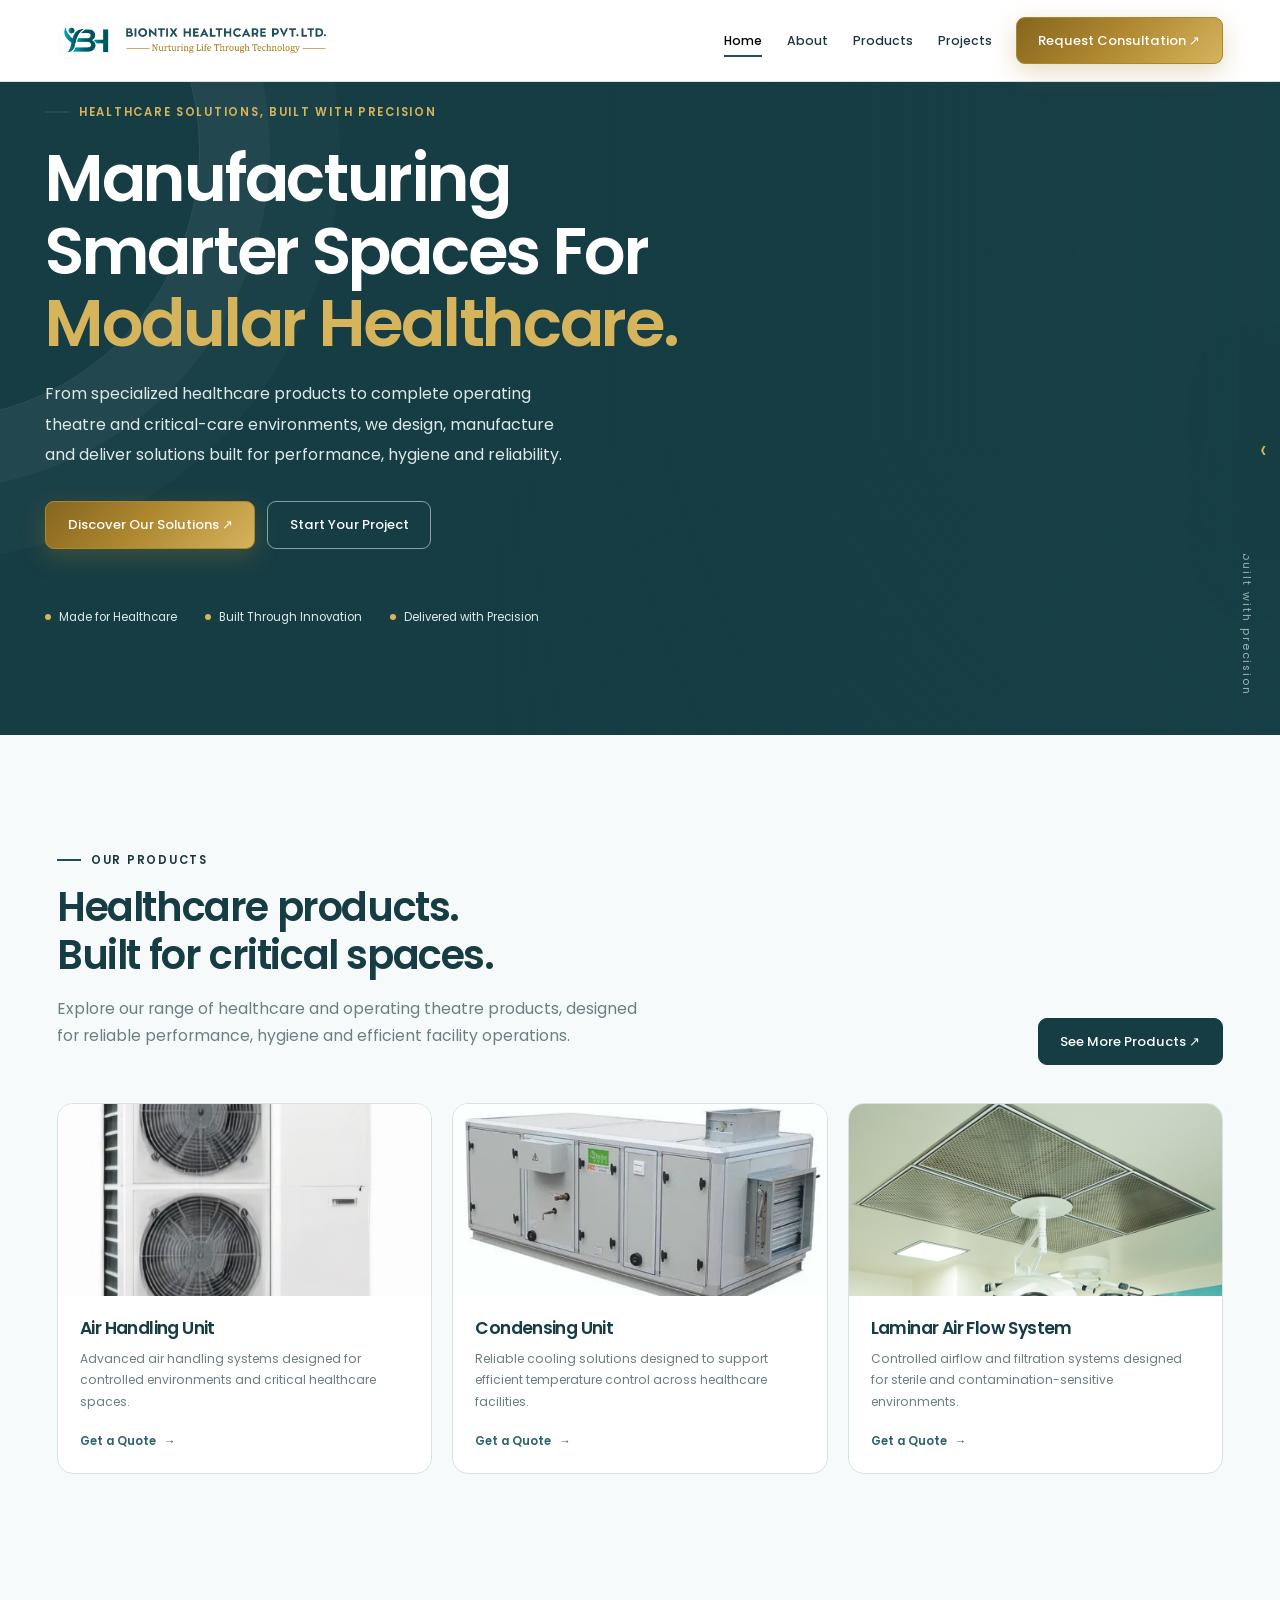
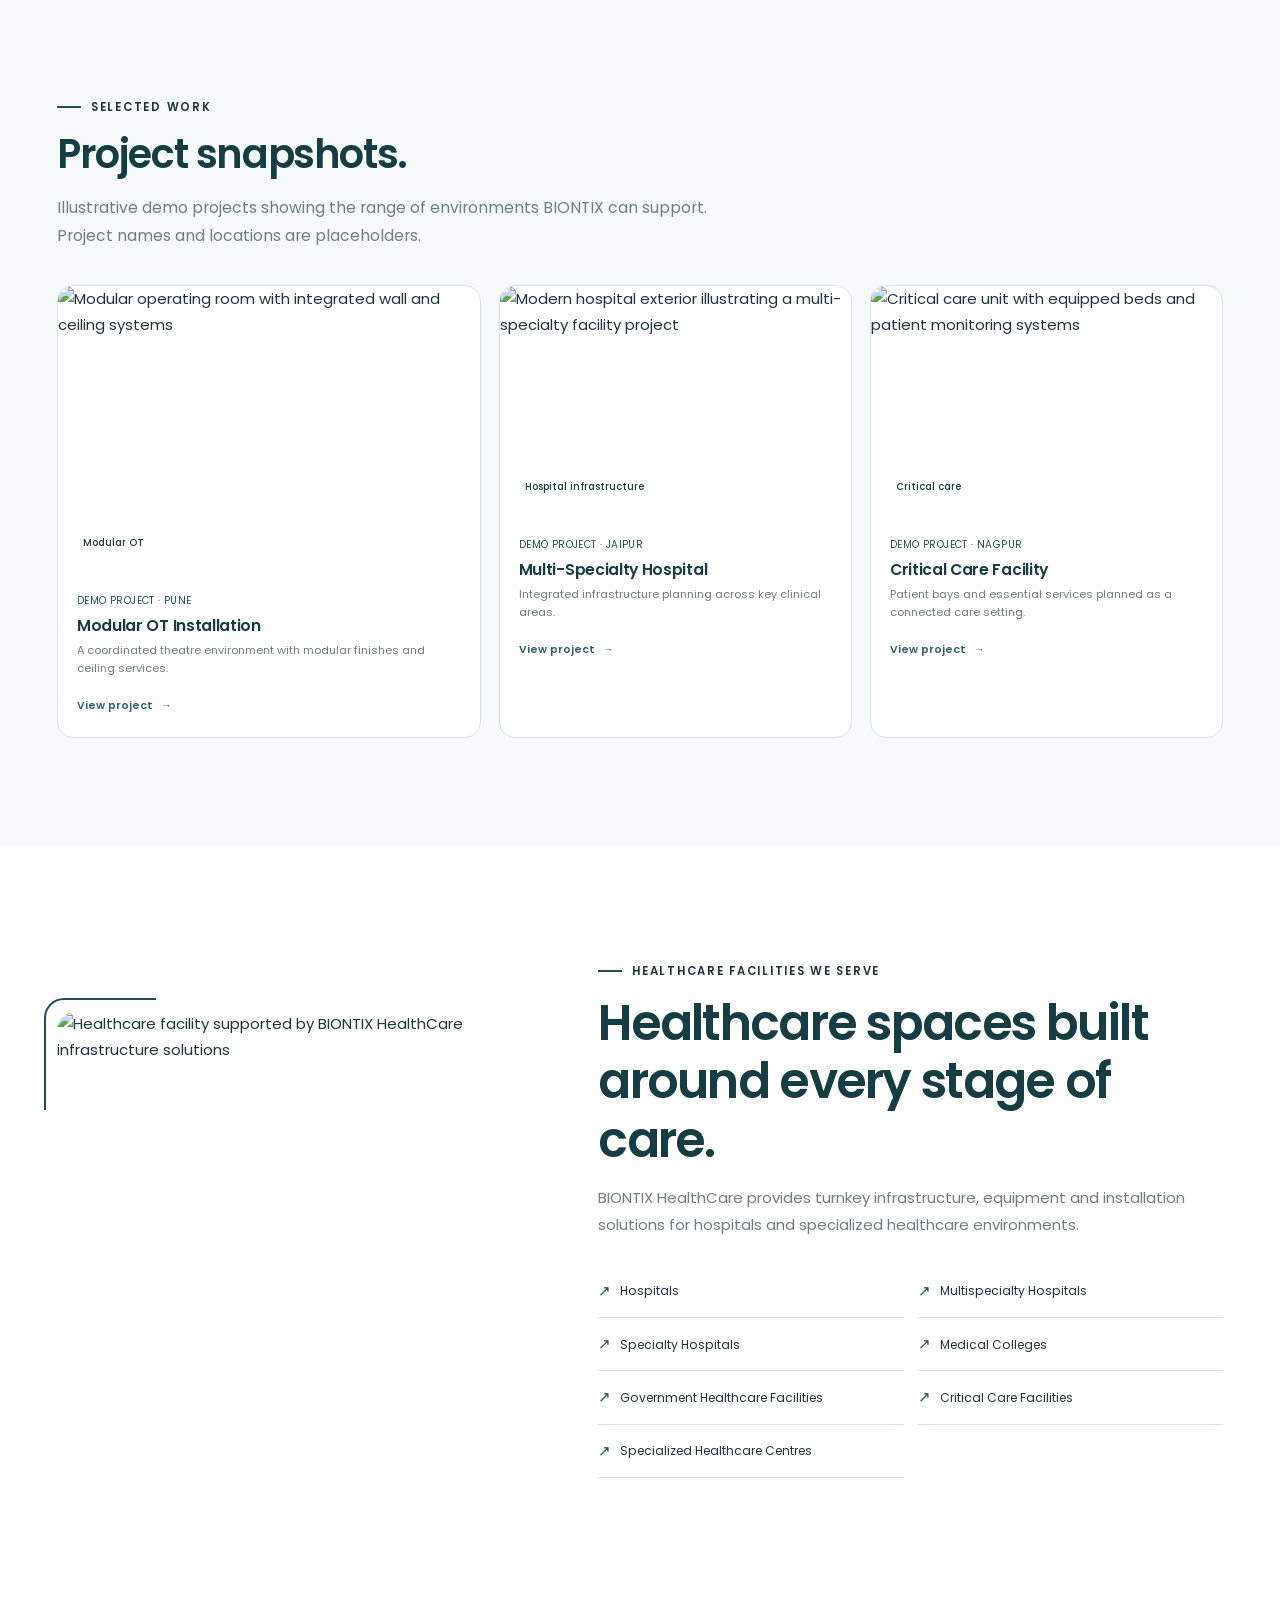
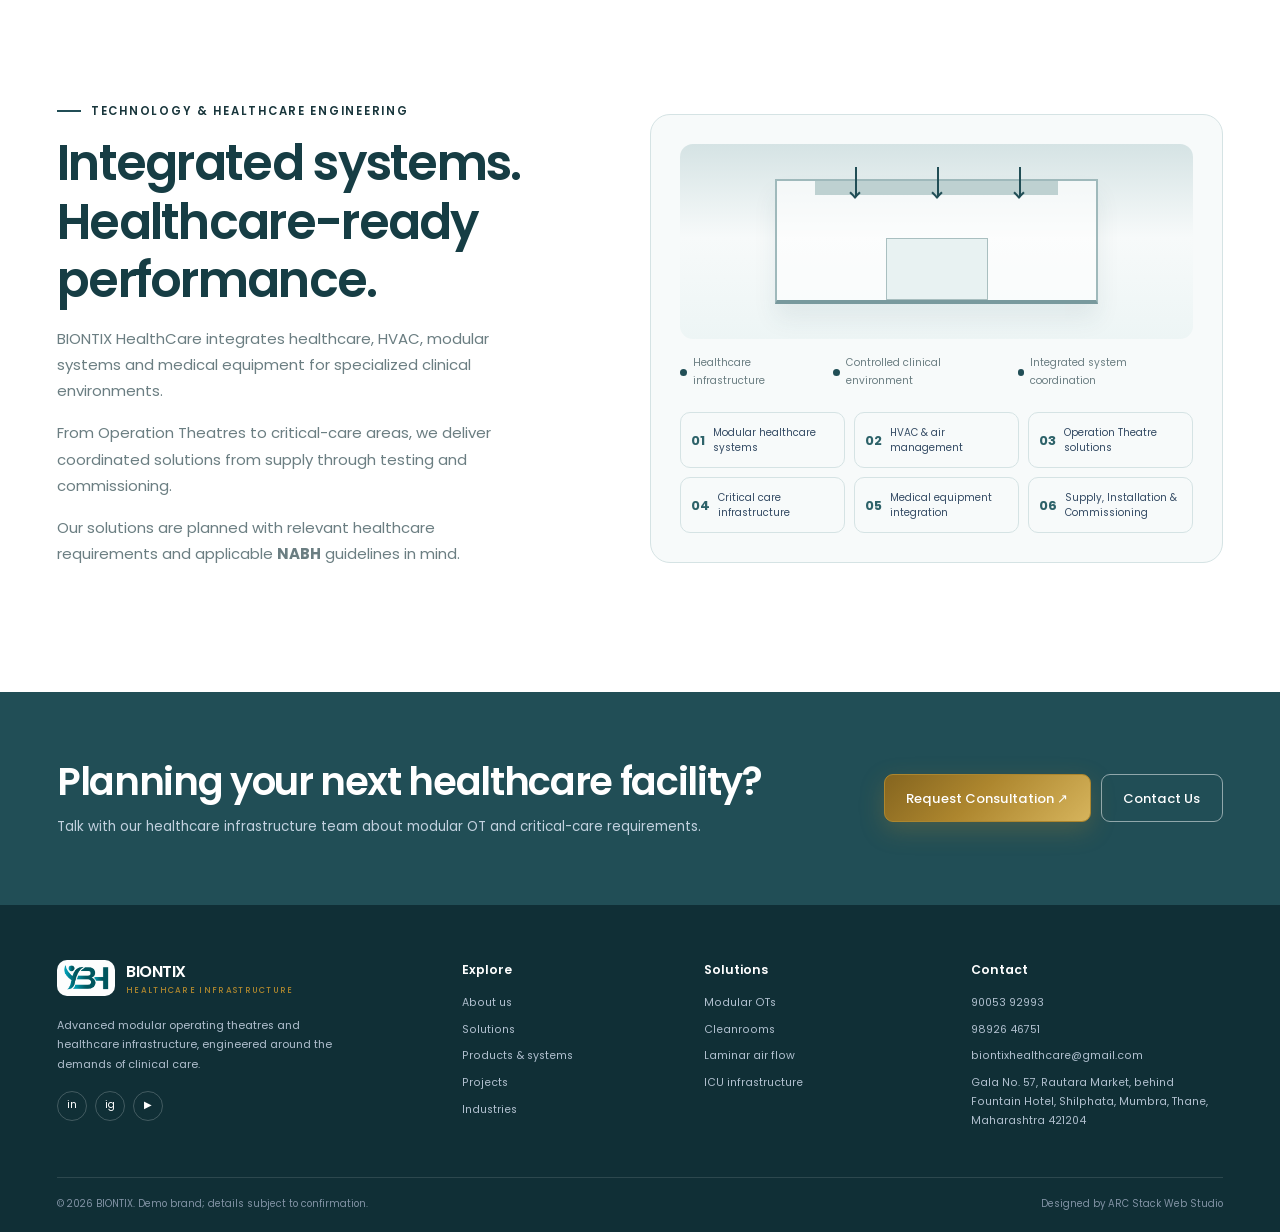
==== commit 23fb1712: "location new added" ====
--- a/index.html
+++ b/index.html
@@ -446,7 +446,7 @@
     <div class="container">
       <div class="footer-top">
         <div class="footer-brand"><a class="brand" href="index.html"><span class="brand-mark" aria-hidden="true"><span>
-                <img src="./assest/Biontix Healthcare Logo.jpeg" alt="">
+                <img src="./assest/Biontix Healthcare Logo.png" alt="">
               </span></span><span>BIONTIX<small>HEALTHCARE
                 INFRASTRUCTURE</small></span></a>
           <p>Advanced modular operating theatres and healthcare infrastructure, engineered around the demands of
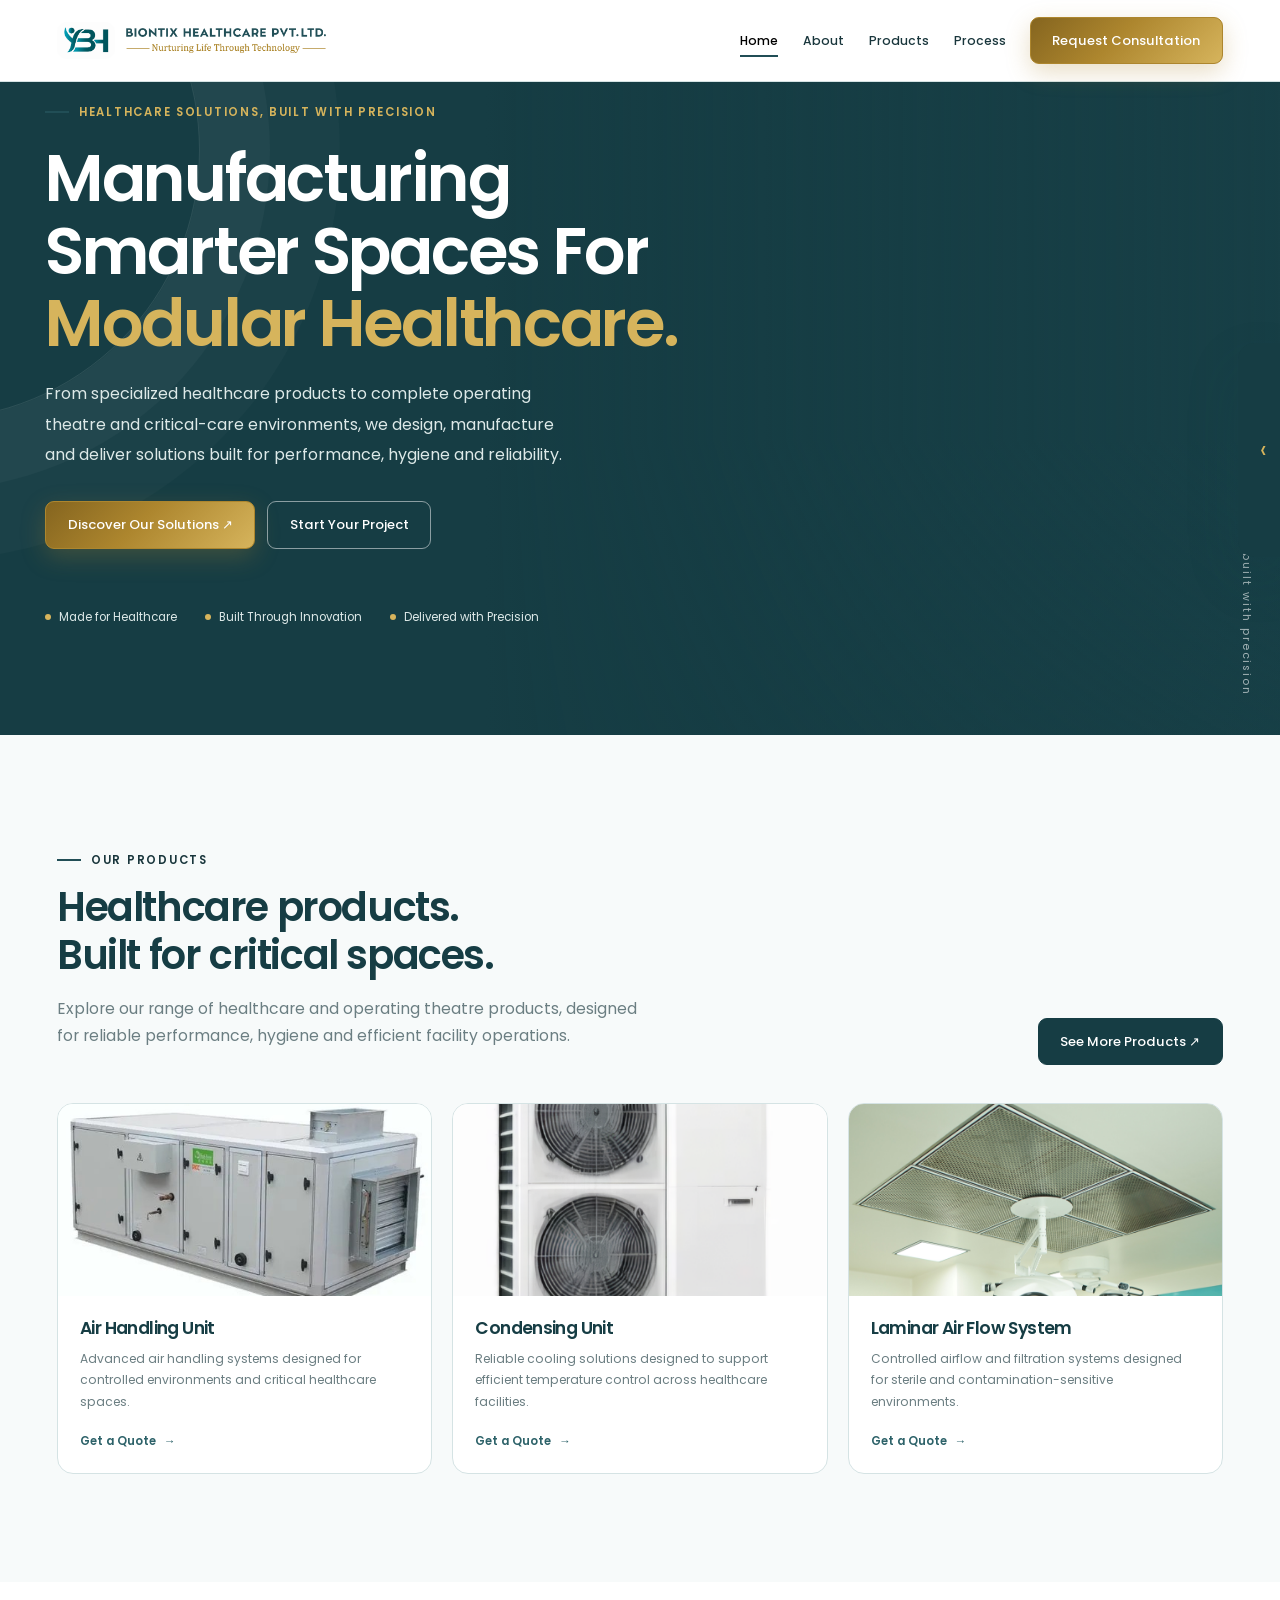
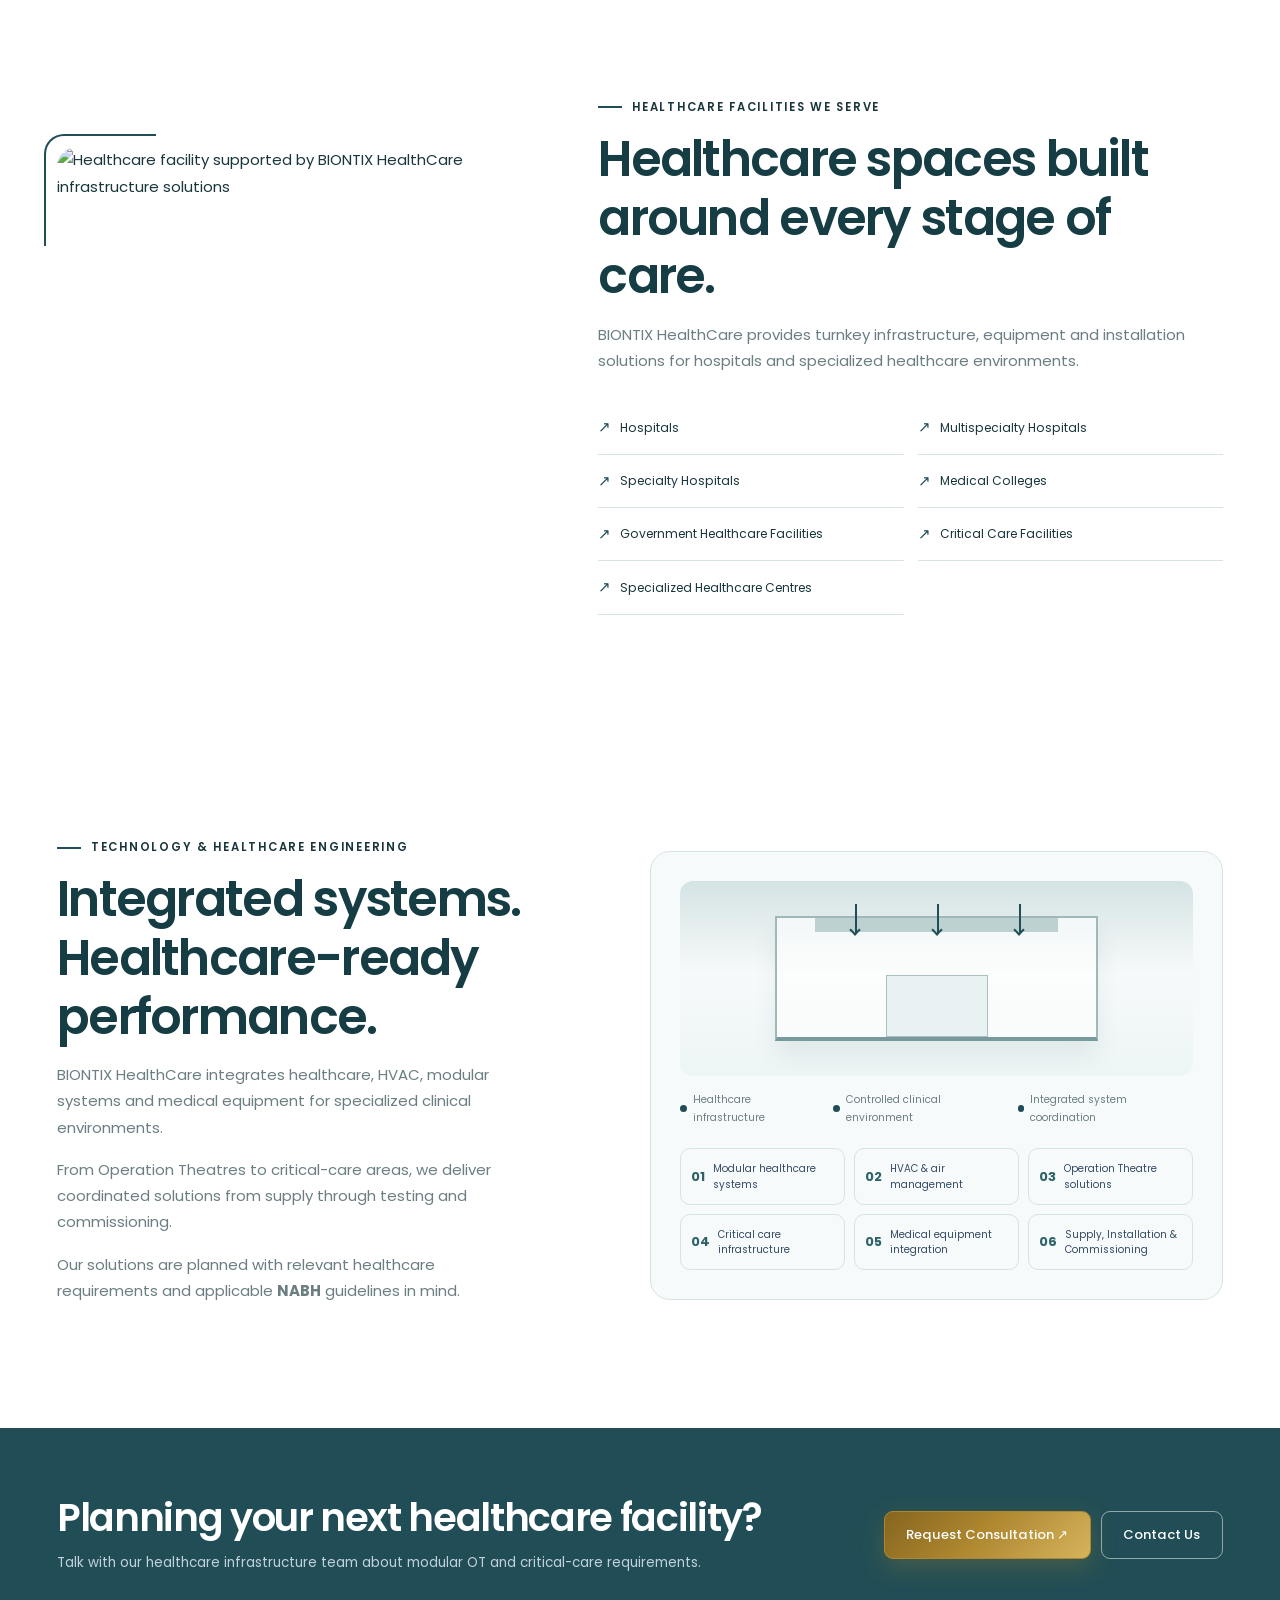
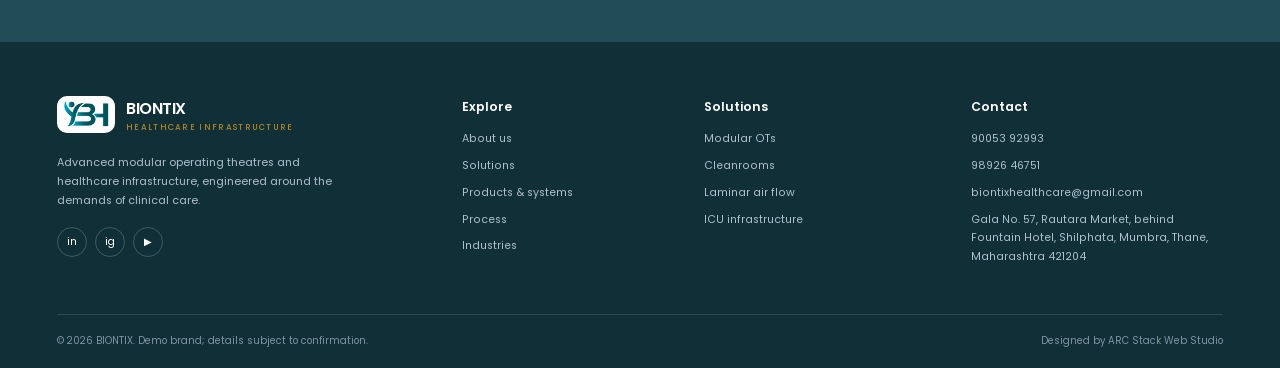
==== commit aaa1f914: "New Chnages on pAGE AND Navbar" ====
--- a/index.html
+++ b/index.html
@@ -42,12 +42,11 @@
             <li class="nav-item"><a class="nav-link" href="aboutus.html">About</a></li>
 
             <li class="nav-item"><a class="nav-link" href="product.html">Products</a></li>
-            <li class="nav-item"><a class="nav-link" href="#projects">Projects</a></li>
+            <li class="nav-item"><a class="nav-link" href="process.html">Process</a></li>
             <!-- <li class="nav-item"><a class="nav-link" href="#industries">Industries</a></li> -->
             <!-- <li class="nav-item"><a class="nav-link" href="contact.html">Contact</a></li> -->
           </ul>
-          <a class="btn btn-primary ms-lg-4" href="contact.html">Request Consultation <span
-              aria-hidden="true">↗</span></a>
+          <a class="btn btn-primary ms-lg-4" href="contact.html">Request Consultation</a>
         </div>
       </div>
     </nav>
@@ -124,7 +123,7 @@
           <!-- 1. Air Handling Unit -->
           <article class="solution-card">
             <!-- <img src="https://ueeshop.ly200-cdn.com/u_file/UPBE/UPBE933/2504/17/products/111.png" -->
-            <img src="./assest/Products/Air Handling Unit.png" alt="Air Handling Unit" loading="lazy">
+            <img src="./assest/Products/Air Handling Unit.jpeg" alt="Air Handling Unit" loading="lazy">
 
             <div class="solution-body">
               <h3>Air Handling Unit</h3>
@@ -142,7 +141,7 @@
           <!-- 2. Condensing Unit -->
           <article class="solution-card">
             <!-- <img src="https://ueeshop.ly200-cdn.com/u_file/UPBE/UPBE933/2504/17/products/111.png" -->
-            <img src="./assest/Products/Condensing unit.jpeg" alt="Condensing Unit" loading="lazy">
+            <img src="./assest/Products/Condensing unit.png" alt="Condensing Unit" loading="lazy">
 
             <div class="solution-body">
               <h3>Condensing Unit</h3>
@@ -171,51 +170,6 @@
               <a class="text-link" href="productpage.html?id=3">
                 Get a Quote <span aria-hidden="true">→</span>
               </a>
-            </div>
-          </article>
-        </div>
-      </div>
-    </section>
-
-    <section class="section-pad projects" id="projects">
-      <div class="container">
-        <div class="section-intro"><span class="eyebrow">Selected work</span>
-          <h2>Project snapshots.</h2>
-          <p>Illustrative demo projects showing the range of environments BIONTIX can support. Project names and
-            locations are placeholders.</p>
-        </div>
-        <div class="project-grid">
-          <article class="project-card">
-            <div class="project-image"><img
-                src="https://ueeshop.ly200-cdn.com/u_file/UPBE/UPBE933/2504/17/products/111.png"
-                alt="Modular operating room with integrated wall and ceiling systems" loading="lazy"><span
-                class="project-type">Modular OT</span></div>
-            <div class="project-info"><small>DEMO PROJECT · PUNE</small>
-              <h3>Modular OT Installation</h3>
-              <p>A coordinated theatre environment with modular finishes and ceiling services.</p><a class="text-link"
-                href="contact.html">View project <span aria-hidden="true">→</span></a>
-            </div>
-          </article>
-          <article class="project-card">
-            <div class="project-image"><img
-                src="https://images.unsplash.com/photo-1587351021759-3e566b6af7cc?auto=format&fit=crop&w=900&q=82"
-                alt="Modern hospital exterior illustrating a multi-specialty facility project" loading="lazy"><span
-                class="project-type">Hospital infrastructure</span></div>
-            <div class="project-info"><small>DEMO PROJECT · JAIPUR</small>
-              <h3>Multi-Specialty Hospital</h3>
-              <p>Integrated infrastructure planning across key clinical areas.</p><a class="text-link"
-                href="contact.html">View project <span aria-hidden="true">→</span></a>
-            </div>
-          </article>
-          <article class="project-card">
-            <div class="project-image"><img
-                src="https://www.grupointensiva.com.br/assets/imagens/camacari_01-1650643544.png"
-                alt="Critical care unit with equipped beds and patient monitoring systems" loading="lazy"><span
-                class="project-type">Critical care</span></div>
-            <div class="project-info"><small>DEMO PROJECT · NAGPUR</small>
-              <h3>Critical Care Facility</h3>
-              <p>Patient bays and essential services planned as a connected care setting.</p><a class="text-link"
-                href="contact.html">View project <span aria-hidden="true">→</span></a>
             </div>
           </article>
         </div>
@@ -458,7 +412,7 @@
         <div class="footer-col">
           <h3>Explore</h3><a href="aboutus.html">About us</a><a href="#solutions">Solutions</a><a
             href="product.html">Products
-            &amp; systems</a><a href="#projects">Projects</a><a href="#industries">Industries</a>
+            &amp; systems</a><a href="process.html">Process</a><a href="#industries">Industries</a>
         </div>
         <div class="footer-col">
           <h3>Solutions</h3><a href="#solutions">Modular OTs</a><a href="#solutions">Cleanrooms</a><a
@@ -495,4 +449,4 @@
   <script src="social-widget.js"></script>
 </body>
 
-</html>+</html>
--- a/styles.css
+++ b/styles.css
@@ -463,7 +463,8 @@
 
 .about-visual img {
     width: 100%;
-    height: 475px;
+    height: auto;
+    aspect-ratio: 4 / 3;
     object-fit: cover;
     border-radius: var(--radius)
 }
@@ -866,83 +867,6 @@
     font-style: normal;
     color: var(--teal);
     font-size: .94rem
-}
-
-/* Projects */
-.projects {
-    background: var(--paper)
-}
-
-.project-grid {
-    display: grid;
-    grid-template-columns: 1.2fr 1fr 1fr;
-    gap: 18px;
-    margin-top: 36px
-}
-
-.project-card {
-    background: #fff;
-    border-radius: 16px;
-    overflow: hidden;
-    border: 1px solid var(--line)
-}
-
-.project-card img {
-    width: 100%;
-    height: 226px;
-    object-fit: cover;
-    transition: transform .45s
-}
-
-.project-card:hover img {
-    transform: scale(1.035)
-}
-
-.project-card:first-child img {
-    height: 282px
-}
-
-.project-image {
-    overflow: hidden;
-    position: relative
-}
-
-.project-type {
-    position: absolute;
-    bottom: 12px;
-    left: 14px;
-    border-radius: 30px;
-    padding: 5px 11px;
-    background: #fff;
-    color: var(--navy);
-    font-size: .61rem;
-    font-weight: 500
-}
-
-.project-info {
-    padding: 18px 19px 20px
-}
-
-.project-info small {
-    font-size: .63rem;
-    color: var(--teal);
-    letter-spacing: .04em
-}
-
-.project-info h3 {
-    font-size: .98rem;
-    letter-spacing: -.02em;
-    margin: 5px 0
-}
-
-.project-info p {
-    font-size: .69rem;
-    line-height: 1.65;
-    margin: 0 0 13px
-}
-
-.project-info .text-link {
-    font-size: .67rem
 }
 
 /* Engineering */
@@ -1567,21 +1491,6 @@
         grid-template-columns: repeat(3, 1fr)
     }
 
-    .project-grid {
-        grid-template-columns: 1fr 1fr
-    }
-
-    .project-card:first-child {
-        grid-column: 1/-1;
-        display: grid;
-        grid-template-columns: 1.1fr .9fr
-    }
-
-    .project-card:first-child img {
-        height: 100%;
-        min-height: 230px
-    }
-
     .footer-top {
         grid-template-columns: 1.2fr 1fr 1fr
     }
@@ -1663,10 +1572,6 @@
         padding: 0 23px 25px 0
     }
 
-    .about-visual img {
-        height: 370px
-    }
-
     .image-caption {
         width: 170px;
         padding: 14px
@@ -1744,37 +1649,6 @@
 
     .industry-visual img {
         height: 330px
-    }
-
-    .project-grid {
-        grid-template-columns: 1fr 1fr;
-        gap: 12px
-    }
-
-    .project-card:first-child {
-        display: block;
-        grid-column: 1/-1
-    }
-
-    .project-card:first-child img {
-        height: 230px;
-        min-height: 0
-    }
-
-    .project-card img {
-        height: 160px
-    }
-
-    .project-info {
-        padding: 14px
-    }
-
-    .project-info h3 {
-        font-size: .88rem
-    }
-
-    .project-info p {
-        font-size: .64rem
     }
 
     .engineering-visual {
@@ -1873,19 +1747,6 @@
 
     .industry-list {
         grid-template-columns: 1fr
-    }
-
-    .project-grid {
-        grid-template-columns: 1fr
-    }
-
-    .project-card:first-child {
-        grid-column: auto
-    }
-
-    .project-card img,
-    .project-card:first-child img {
-        height: 205px
     }
 
     .contact-form {
